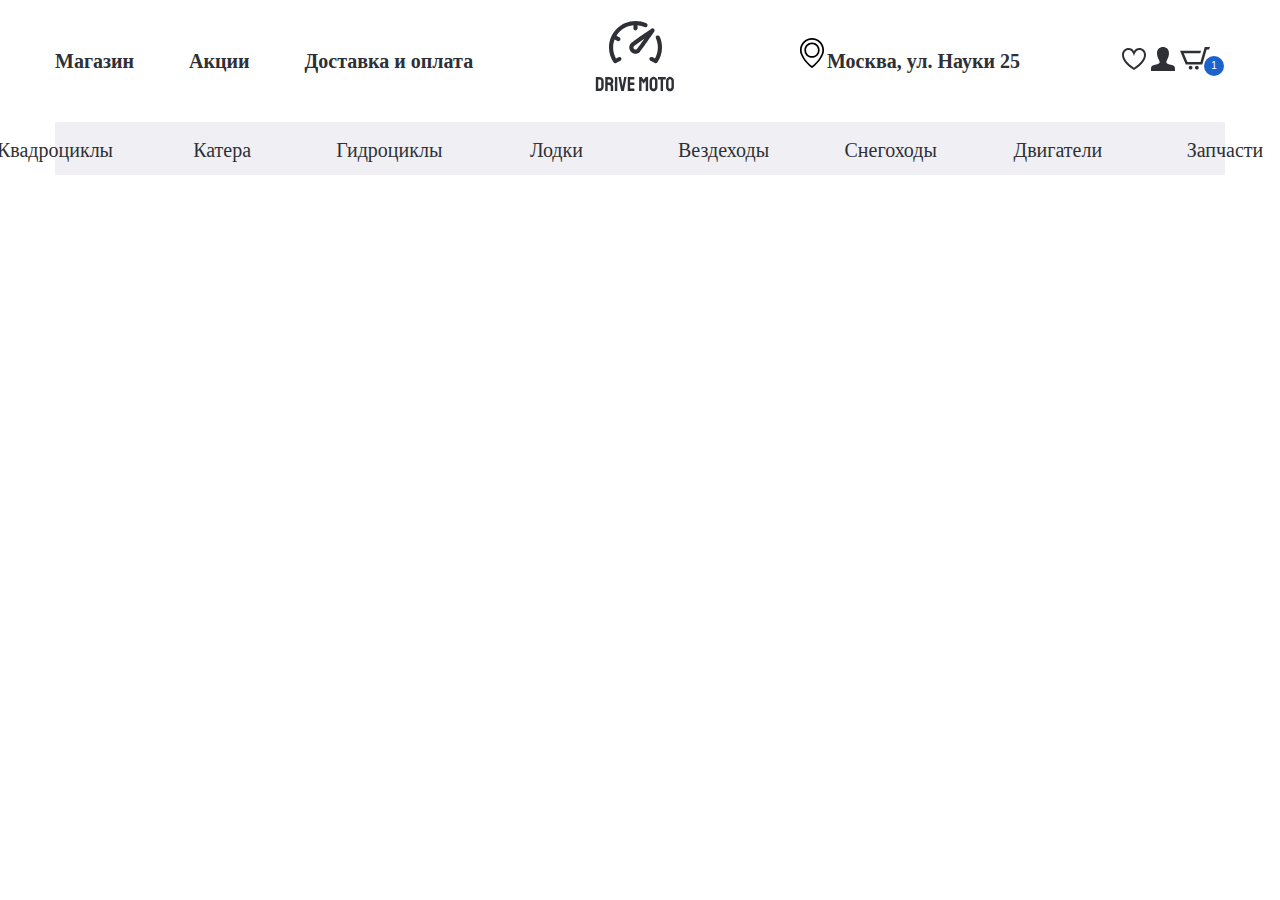
==== index.html @ 663c825d "Main page. Header" ====
<!DOCTYPE html>
<html lang="ru">
	<head>
		<meta charset="UTF-8" />
		<meta http-equiv="X-UA-Compatible" content="IE=edge" />
		<meta name="viewport" content="width=device-width, initial-scale=1.0" />
		<link rel="stylesheet" href="./css/normalize.css" />
		<link rel="stylesheet" href="./css/slick.css" />
		<link rel="stylesheet" href="./css/style.css" />
		<link rel="stylesheet" href="./css/fonts.css" />
		<title>Shop</title>
	</head>

	<body>
		<header class="header">
			<div class="header__top">
				<div class="container">
					<div class="header__top-inner">
						<nav class="menu">
							<ul class="menu__list">
								<li class="menu__item">
									<a href="#" class="menu__link"> Магазин </a>
								</li>
								<li class="menu__item">
									<a href="#" class="menu__link"> Акции </a>
								</li>
								<li class="menu__item">
									<a href="#" class="menu__link">Доставка и оплата</a>
								</li>
							</ul>
						</nav>
						<a href="#" class="logo">
							<img src="./images/logo.svg" alt="" class="logo__img" />
						</a>
						<div class="header__box">
							<p class="header__adress">Москва, ул. Науки 25</p>
							<ul class="user-list">
								<li class="user-list__item">
									<a href="#" class="user-list__link">
										<img src="./images/heard.svg" alt="" />
									</a>
								</li>
								<li class="user-list__item">
									<a href="#" class="user-list__link">
										<img src="./images/user.svg" alt="" />
									</a>
								</li>
								<li class="user-list__item basket">
									<a href="#" class="user-list__link">
										<img src="./images/basket.svg" alt="" />
									</a>
									<p class="basket__num">1</p>
								</li>
							</ul>
						</div>
					</div>
				</div>
			</div>
			<div class="header__bottom">
				<div class="container">
					<ul class="menu-categories">
						<li class="menu-categories__item">
							<a href="#" class="menu-categories__link"> Квадроциклы </a>
						</li>
						<li class="menu-categories__item">
							<a href="#" class="menu-categories__link"> Катера </a>
						</li>
						<li class="menu-categories__item">
							<a href="#" class="menu-categories__link"> Гидроциклы </a>
						</li>
						<li class="menu-categories__item">
							<a href="#" class="menu-categories__link"> Лодки </a>
						</li>
						<li class="menu-categories__item">
							<a href="#" class="menu-categories__link"> Вездеходы </a>
						</li>
						<li class="menu-categories__item">
							<a href="#" class="menu-categories__link"> Снегоходы </a>
						</li>
						<li class="menu-categories__item">
							<a href="#" class="menu-categories__link"> Двигатели </a>
						</li>
						<li class="menu-categories__item">
							<a href="#" class="menu-categories__link"> Запчасти </a>
						</li>
					</ul>
				</div>
			</div>
		</header>
	</body>
</html>
---- css/style.css ----
html {
  -webkit-box-sizing: border-box;
          box-sizing: border-box;
}

*,
*::before,
*::after {
  -webkit-box-sizing: inherit;
          box-sizing: inherit;
}

a {
  text-decoration: none;
  color: inherit;
}

ul,
li {
  margin: 0;
  padding: 0;
  list-style: none;
}

h1,
h2,
h3,
h4,
h5,
h6 {
  margin: 0;
}

body {
  color: #2F3035;
  font-size: 20px;
  line-height: 24px;
  font-weight: 400;
  font-family: 'SFProDisplay-Regular';
}

.container {
  max-width: 1200px;
  padding: 0 15px;
  margin: 0 auto;
}

.header__top-inner {
  display: -webkit-box;
  display: -ms-flexbox;
  display: flex;
  -webkit-box-pack: justify;
      -ms-flex-pack: justify;
          justify-content: space-between;
  -webkit-box-align: center;
      -ms-flex-align: center;
          align-items: center;
  min-height: 122px;
  font-family: 'SFProDisplay-Bold';
  font-weight: 600;
}

.menu__item {
  display: inline-block;
}

.menu__item + .menu__item {
  padding-left: 50px;
}

.header__box {
  display: -webkit-box;
  display: -ms-flexbox;
  display: flex;
}

.header__box .header__adress {
  margin-right: 60px;
  width: 265px;
  padding-left: 30px;
  position: relative;
}

.header__box .header__adress::before {
  content: "";
  background-image: url("../images/adress-icon.svg");
  position: absolute;
  width: 30px;
  height: 30px;
  left: 0;
  top: -11px;
}

.user-list {
  margin-right: 10px;
  display: -webkit-box;
  display: -ms-flexbox;
  display: flex;
  -webkit-box-align: center;
      -ms-flex-align: center;
          align-items: center;
}

.user-list__item {
  padding-right: 5px;
}

.user-list .basket {
  position: relative;
}

.user-list .basket__num {
  position: absolute;
  border: 1px solid none;
  border-radius: 50%;
  width: 20px;
  height: 20px;
  color: #ffff;
  background-color: #1C62CD;
  font-family: 'SFProDisplay-Medium', sans-serif;
  font-weight: 500;
  font-size: 10px;
  line-height: 12px;
  text-align: center;
  top: -0.7px;
  left: 24px;
  padding-top: 4px;
}

.menu-categories {
  background-color: #F0F0F4;
  display: -webkit-box;
  display: -ms-flexbox;
  display: flex;
  -webkit-box-pack: justify;
      -ms-flex-pack: justify;
          justify-content: space-between;
  -webkit-box-align: center;
      -ms-flex-align: center;
          align-items: center;
  min-height: 53px;
}

.menu-categories__item {
  position: relative;
}

.menu-categories__link {
  font-weight: 400;
  padding: 15px 0 14px;
  position: absolute;
  top: 50%;
  left: 50%;
  -webkit-transform: translate(-50%, -50%);
          transform: translate(-50%, -50%);
}

.menu-categories__link::before {
  content: "";
  position: absolute;
  width: 0px;
  height: 3px;
  background-color: #1c62cd;
  -webkit-transition: width 0.3s;
  transition: width 0.3s;
  bottom: -2px;
  right: 0;
  left: auto;
}

.menu-categories__link:hover {
  font-family: 'SFProDisplay-Semibold',sans-serif;
  font-weight: 600;
}

.menu-categories__link:hover::before {
  width: 100%;
  right: auto;
  left: 0;
}
/*# sourceMappingURL=style.css.map */
---- css/fonts.css ----
@font-face {
  font-family: 'SFProDisplay-Regular', sans-serif;
  src: url(../fonts/SFProDisplay-Regular.woff2) format("woff2"), url(../fonts/SFProDisplay-Regular.woff) format("woff");
  font-weight: 400;
  font-style: normal;
  font-display: swap;
}

@font-face {
  font-family: 'SFProDisplay-Medium', sans-serif;
  src: url(../fonts/SFProDisplay-Medium.woff2) format("woff2"), url(../fonts/SFProDisplay-Medium.woff) format("woff");
  font-weight: 500;
  font-style: normal;
  font-display: swap;
}

@font-face {
  font-family: 'SFProDisplay-Semibold', sans-serif;
  src: url(../fonts/SFProDisplay-Semibold.woff2) format("woff2"), url(../fonts/SFProDisplay-Semibold.woff) format("woff");
  font-weight: 600;
  font-style: normal;
  font-display: swap;
}

@font-face {
  font-family: 'SFProDisplay-Bold', sans-serif;
  src: url(../fonts/SFProDisplay-Bold.woff2) format("woff2"), url(../fonts/SFProDisplay-Bold.woff) format("woff");
  font-weight: 700;
  font-style: normal;
  font-display: swap;
}
/*# sourceMappingURL=fonts.css.map */
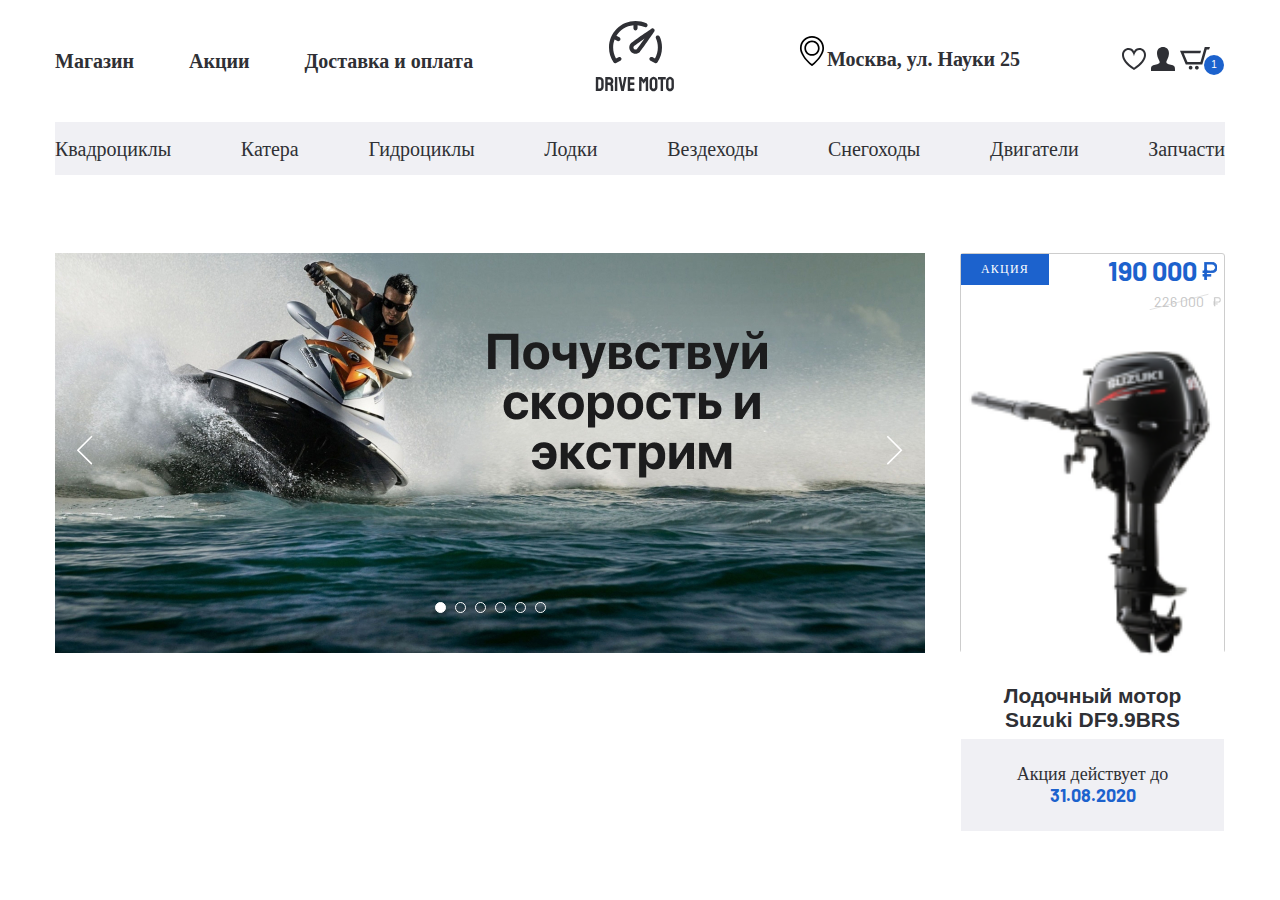
==== commit 80789e6f: "Main page. Banner section" ====
--- a/index.html
+++ b/index.html
@@ -7,6 +7,11 @@
 		<link rel="stylesheet" href="./css/normalize.css" />
 		<link rel="stylesheet" href="./css/slick.css" />
 		<link rel="stylesheet" href="./css/style.css" />
+		<link rel="preconnect" href="https://fonts.gstatic.com" />
+		<link
+			href="https://fonts.googleapis.com/css2?family=Barlow:wght@400;700&display=swap"
+			rel="stylesheet"
+		/>
 		<link rel="stylesheet" href="./css/fonts.css" />
 		<title>Shop</title>
 	</head>
@@ -87,5 +92,80 @@
 				</div>
 			</div>
 		</header>
+
+		<section class="banner-section">
+			<div class="container">
+				<div class="banner-section__inner">
+					<div class="banner-section__slider">
+						<a class="banner-section__slider-item" href="#">
+							<img
+								class="banner-section__slider-img"
+								src="images/banner-slider.jpg"
+								alt=""
+							/>
+						</a>
+						<a class="banner-section__slider-item" href="#">
+							<img
+								class="banner-section__slider-img"
+								src="images/banner-slider.jpg"
+								alt=""
+							/>
+						</a>
+						<a class="banner-section__slider-item" href="#">
+							<img
+								class="banner-section__slider-img"
+								src="images/banner-slider.jpg"
+								alt=""
+							/>
+						</a>
+						<a class="banner-section__slider-item" href="#">
+							<img
+								class="banner-section__slider-img"
+								src="images/banner-slider.jpg"
+								alt=""
+							/>
+						</a>
+						<a class="banner-section__slider-item" href="#">
+							<img
+								class="banner-section__slider-img"
+								src="images/banner-slider.jpg"
+								alt=""
+							/>
+						</a>
+						<a class="banner-section__slider-item" href="#">
+							<img
+								class="banner-section__slider-img"
+								src="images/banner-slider.jpg"
+								alt=""
+							/>
+						</a>
+					</div>
+					<a class="banner-section__item sale-item" href="#">
+						<div class="sale-item__top">
+							<p class="sale-item__info">Акция</p>
+							<div class="sale-item__price">
+								<div class="price sale-item__price-new">190 000</div>
+								<div class="price sale-item__price-old">226 000</div>
+							</div>
+						</div>
+						<img
+							src="images/content/sale-1.png"
+							alt=""
+							class="sale-item__img"
+						/>
+						<h5 class="sale-item__title">
+							Лодочный мотор Suzuki DF9.9BRS
+						</h5>
+						<p class="sale-item__footer">
+							Акция действует до <span>31.08.2020</span>
+						</p>
+					</a>
+				</div>
+			</div>
+		</section>
+
+		<script src="https://ajax.googleapis.com/ajax/libs/jquery/3.4.1/jquery.min.js"></script>
+		<script src="js/slick.min.js"></script>
+		<script src="js/main.js"></script>
 	</body>
 </html>
--- a/css/style.css
+++ b/css/style.css
@@ -31,6 +31,10 @@
   margin: 0;
 }
 
+p {
+  margin: 0;
+}
+
 body {
   color: #2F3035;
   font-size: 20px;
@@ -43,6 +47,10 @@
   max-width: 1200px;
   padding: 0 15px;
   margin: 0 auto;
+}
+
+.header {
+  margin-bottom: 78px;
 }
 
 .header__top-inner {
@@ -122,9 +130,9 @@
   font-size: 10px;
   line-height: 12px;
   text-align: center;
-  top: -0.7px;
+  top: 8px;
   left: 24px;
-  padding-top: 4px;
+  padding-top: 4.2px;
 }
 
 .menu-categories {
@@ -148,9 +156,6 @@
 .menu-categories__link {
   font-weight: 400;
   padding: 15px 0 14px;
-  position: absolute;
-  top: 50%;
-  left: 50%;
   -webkit-transform: translate(-50%, -50%);
           transform: translate(-50%, -50%);
 }
@@ -163,14 +168,13 @@
   background-color: #1c62cd;
   -webkit-transition: width 0.3s;
   transition: width 0.3s;
-  bottom: -2px;
+  bottom: -17px;
   right: 0;
   left: auto;
 }
 
 .menu-categories__link:hover {
-  font-family: 'SFProDisplay-Semibold',sans-serif;
-  font-weight: 600;
+  color: black;
 }
 
 .menu-categories__link:hover::before {
@@ -178,4 +182,194 @@
   right: auto;
   left: 0;
 }
+
+.banner-section__inner {
+  display: -webkit-box;
+  display: -ms-flexbox;
+  display: flex;
+  -webkit-box-pack: justify;
+      -ms-flex-pack: justify;
+          justify-content: space-between;
+  max-height: 400px;
+}
+
+.banner-section__slider {
+  max-width: 870px;
+}
+
+.banner-section__slider-img {
+  -o-object-fit: cover;
+     object-fit: cover;
+  min-height: 400px;
+}
+
+.banner-section__slider-btn {
+  position: absolute;
+  top: 50%;
+  -webkit-transform: translateY(-50%);
+          transform: translateY(-50%);
+  background-color: transparent;
+  border-color: transparent;
+  margin: 0;
+  padding: 0;
+  cursor: pointer;
+}
+
+.banner-section__slider-btn:focus {
+  outline: none;
+}
+
+.banner-section__slider-btnprev {
+  z-index: 1;
+  left: 20px;
+}
+
+.banner-section__slider-btnnext {
+  right: 20px;
+}
+
+.slick-dots {
+  position: absolute;
+  bottom: 40px;
+  left: 0;
+  right: 0;
+  text-align: center;
+}
+
+.slick-dots li {
+  display: inline-block;
+  padding: 0 4.5px;
+}
+
+.slick-dots button {
+  padding: 0;
+  font-size: 0;
+  font-size: 0;
+  width: 11px;
+  height: 11px;
+  border: 1px solid #fff;
+  border-radius: 50%;
+  background-color: transparent;
+  outline: none;
+}
+
+.slick-dots .slick-active button {
+  background-color: #fff;
+}
+
+.sale-item {
+  max-width: 265px;
+  text-align: center;
+  border: 1px solid #cdcdcd;
+  border-radius: 3px;
+  display: -webkit-box;
+  display: -ms-flexbox;
+  display: flex;
+  -webkit-box-orient: vertical;
+  -webkit-box-direction: normal;
+      -ms-flex-direction: column;
+          flex-direction: column;
+  -webkit-box-pack: justify;
+      -ms-flex-pack: justify;
+          justify-content: space-between;
+}
+
+.sale-item__top {
+  display: -webkit-box;
+  display: -ms-flexbox;
+  display: flex;
+  -webkit-box-pack: justify;
+      -ms-flex-pack: justify;
+          justify-content: space-between;
+  -webkit-box-align: start;
+      -ms-flex-align: start;
+          align-items: flex-start;
+}
+
+.sale-item__info {
+  color: #fff;
+  padding: 8px 20px;
+  text-transform: uppercase;
+  background-color: #1C62CD;
+  font-size: 12px;
+  line-height: 15px;
+  letter-spacing: 0.1em;
+}
+
+.sale-item__img {
+  -o-object-fit: contain;
+     object-fit: contain;
+}
+
+.sale-item__title {
+  font-family: 'SFProDisplay-Bold',sans-serif;
+  font-size: 21px;
+  font-weight: 700;
+  margin-bottom: 7px;
+  padding: 0 20px;
+}
+
+.sale-item__footer {
+  background-color: #F0F0F4;
+  padding: 25px 20px;
+  font-size: 18px;
+  line-height: 21px;
+}
+
+.sale-item__footer span {
+  color: #1C62CD;
+  display: block;
+  font-family: Barlow;
+  font-weight: bold;
+}
+
+.price {
+  font-family: Barlow, sans-serif;
+  position: relative;
+}
+
+.sale-item__price {
+  text-align: right;
+}
+
+.sale-item__price-new {
+  font-weight: 700;
+  font-size: 27px;
+  line-height: 32px;
+  color: #1C62CD;
+  margin-right: 7px;
+  padding-right: 20px;
+}
+
+.sale-item__price-new::after {
+  content: "";
+  background-image: url("../images/icons-price-new.svg");
+  position: absolute;
+  width: 15px;
+  height: 18px;
+  right: 0;
+  top: 8px;
+}
+
+.sale-item__price-old {
+  font-size: 14px;
+  line-height: 17px;
+  display: inline-block;
+  color: #C4C4C4;
+  margin-top: 7px;
+  margin-right: 15px;
+  padding: 0 5px;
+  background-image: url("../images/old-line.svg");
+  background-repeat: no-repeat;
+}
+
+.sale-item__price-old::after {
+  content: '';
+  background-image: url("../images/icons-price-old.svg");
+  position: absolute;
+  top: 4.2px;
+  right: -12px;
+  width: 8px;
+  height: 10px;
+}
 /*# sourceMappingURL=style.css.map */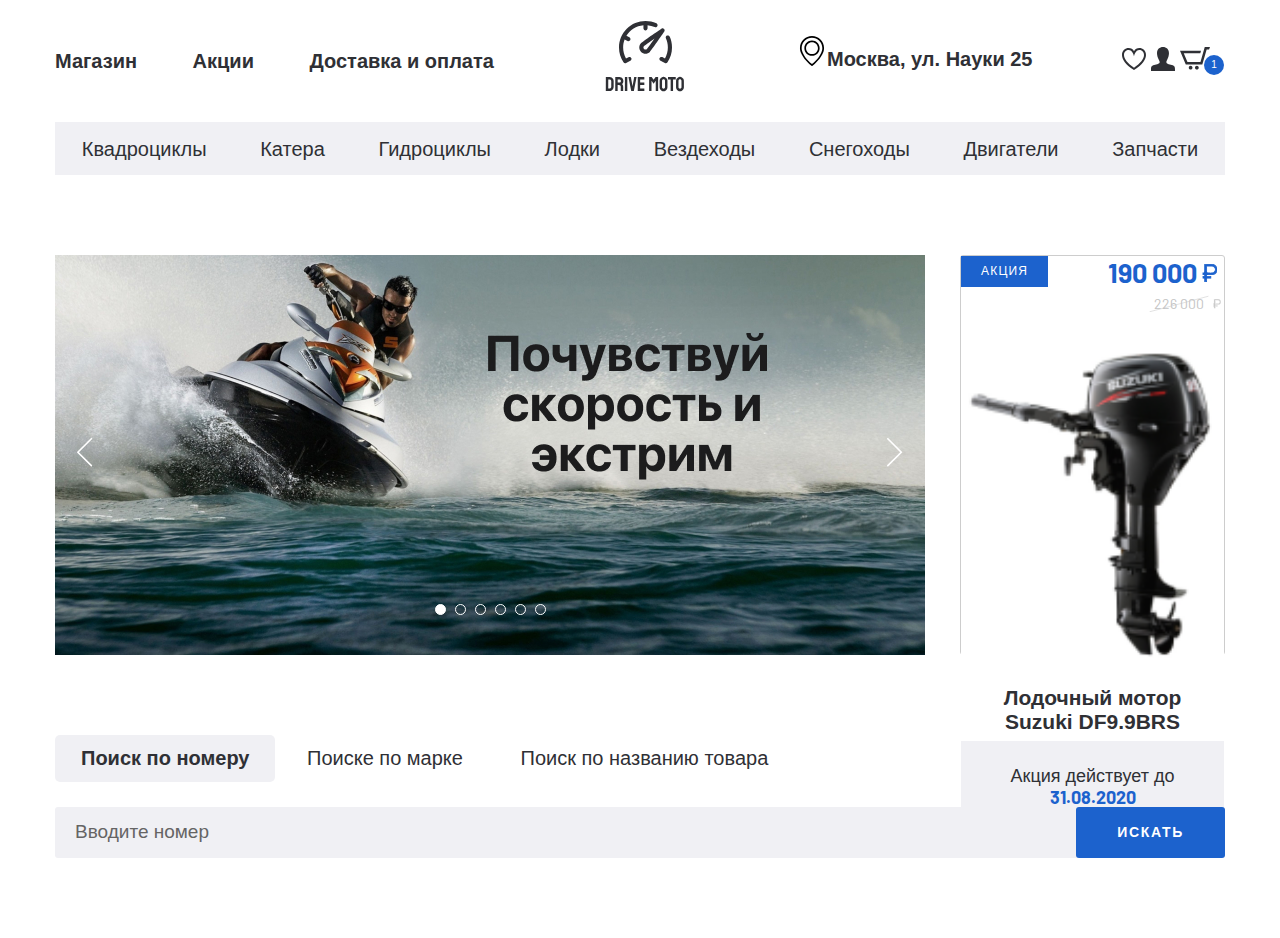
==== commit 8005c7eb: "Main page. Search panel" ====
--- a/index.html
+++ b/index.html
@@ -17,7 +17,7 @@
 	</head>
 
 	<body>
-		<header class="header">
+		<header class="header page-section">
 			<div class="header__top">
 				<div class="container">
 					<div class="header__top-inner">
@@ -93,7 +93,7 @@
 			</div>
 		</header>
 
-		<section class="banner-section">
+		<section class="banner-section page-section">
 			<div class="container">
 				<div class="banner-section__inner">
 					<div class="banner-section__slider">
@@ -164,6 +164,60 @@
 			</div>
 		</section>
 
+		<section class="search page-section">
+			<div class="container">
+				<div class="search__inner">
+					<div class="search__tabs">
+						<a href="#tab-1" class="search__tabs-item active"
+							>Поиск по номеру</a
+						>
+						<a href="#tab-2" class="search__tabs-item">Поиске по марке</a>
+						<a href="#tab-3" class="search__tabs-item"
+							>Поиск по названию товара</a
+						>
+					</div>
+					<div class="search__content">
+						<div id="tab-1" class="search__content-item active">
+							<form action="#" class="search__content-form">
+								<input
+									type="text"
+									placeholder="Вводите номер"
+									class="search__content-input"
+								/>
+								<button type="submit" class="search__content-btn">
+									искать
+								</button>
+							</form>
+						</div>
+						<div id="tab-2" class="search__content-item">
+							<form action="#" class="search__content-form">
+								<input
+									type="text"
+									placeholder="Вводите марку"
+									class="search__content-input"
+								/>
+								<button type="submit" class="search__content-btn">
+									искать
+								</button>
+							</form>
+						</div>
+						<div id="tab-3" class="search__content-item">
+							<form action="#" class="search__content-form">
+								<input
+									type="text"
+									placeholder="Вводите название товара"
+									class="search__content-input"
+								/>
+								<button type="submit" class="search__content-btn">
+									искать
+								</button>
+							</form>
+						</div>
+					</div>
+				</div>
+			</div>
+		</section>
+
 		<script src="https://ajax.googleapis.com/ajax/libs/jquery/3.4.1/jquery.min.js"></script>
 		<script src="js/slick.min.js"></script>
 		<script src="js/main.js"></script>
--- a/css/style.css
+++ b/css/style.css
@@ -13,6 +13,7 @@
 a {
   text-decoration: none;
   color: inherit;
+  display: inline-block;
 }
 
 ul,
@@ -40,7 +41,7 @@
   font-size: 20px;
   line-height: 24px;
   font-weight: 400;
-  font-family: 'SFProDisplay-Regular';
+  font-family: 'SFProDisplay-Regular',sans-serif;
 }
 
 .container {
@@ -49,8 +50,8 @@
   margin: 0 auto;
 }
 
-.header {
-  margin-bottom: 78px;
+.page-section {
+  margin-bottom: 80px;
 }
 
 .header__top-inner {
@@ -64,7 +65,7 @@
       -ms-flex-align: center;
           align-items: center;
   min-height: 122px;
-  font-family: 'SFProDisplay-Bold';
+  font-family: 'SFProDisplay-Bold', sans-serif;
   font-weight: 600;
 }
 
@@ -140,9 +141,8 @@
   display: -webkit-box;
   display: -ms-flexbox;
   display: flex;
-  -webkit-box-pack: justify;
-      -ms-flex-pack: justify;
-          justify-content: space-between;
+  -ms-flex-pack: distribute;
+      justify-content: space-around;
   -webkit-box-align: center;
       -ms-flex-align: center;
           align-items: center;
@@ -156,8 +156,6 @@
 .menu-categories__link {
   font-weight: 400;
   padding: 15px 0 14px;
-  -webkit-transform: translate(-50%, -50%);
-          transform: translate(-50%, -50%);
 }
 
 .menu-categories__link::before {
@@ -302,7 +300,7 @@
 }
 
 .sale-item__title {
-  font-family: 'SFProDisplay-Bold',sans-serif;
+  font-family: 'SFProDisplay-Bold', sans-serif;
   font-size: 21px;
   font-weight: 700;
   margin-bottom: 7px;
@@ -372,4 +370,80 @@
   width: 8px;
   height: 10px;
 }
+
+.search__tabs {
+  margin-bottom: 25px;
+}
+
+.search__tabs-item {
+  padding: 11px 26px 12px;
+}
+
+.search__tabs .active {
+  border-radius: 5px;
+  background-color: #F0F0F4;
+  font-weight: 700;
+}
+
+.search__content-item {
+  display: none;
+}
+
+.search__content .active {
+  display: block;
+}
+
+.search__content-form {
+  display: -webkit-box;
+  display: -ms-flexbox;
+  display: flex;
+}
+
+.search__content-input {
+  border: none;
+  outline: none;
+  padding: 5px 20px;
+  border-radius: 3px;
+  background-color: #f0f0f4;
+  line-height: 19px;
+  font-size: 16px;
+  width: 100%;
+}
+
+.search__content-input::-webkit-input-placeholder {
+  color: #656464;
+  font-size: 19px;
+}
+
+.search__content-input:-ms-input-placeholder {
+  color: #656464;
+  font-size: 19px;
+}
+
+.search__content-input::-ms-input-placeholder {
+  color: #656464;
+  font-size: 19px;
+}
+
+.search__content-input::placeholder {
+  color: #656464;
+  font-size: 19px;
+}
+
+.search__content-btn {
+  font-family: 'SFProDisplay-Bold',+ sans-serif;
+  font-weight: bold;
+  font-size: 14px;
+  line-height: 17px;
+  text-transform: uppercase;
+  letter-spacing: 0.12em;
+  color: white;
+  background-color: #1c62cd;
+  border: 0;
+  outline: 0;
+  border-radius: 3px;
+  padding: 17px 41px;
+  margin-left: -3px;
+}
 /*# sourceMappingURL=style.css.map */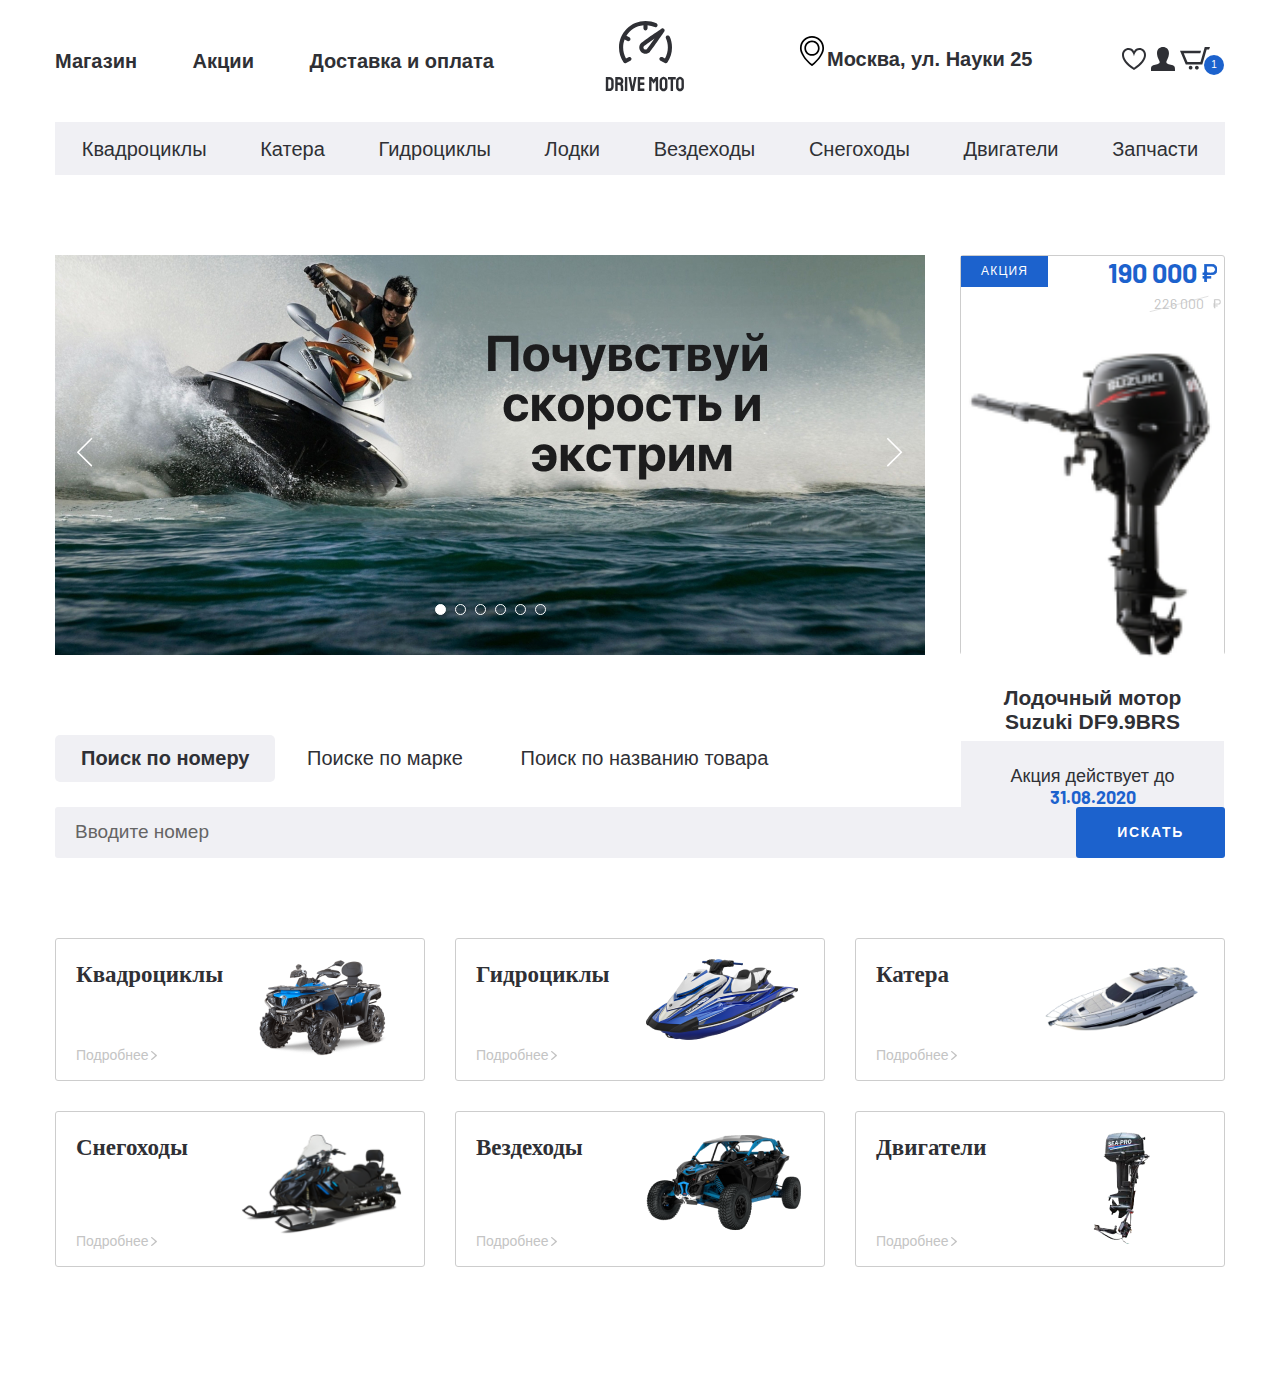
==== commit 905097f1: "Main page. Categories" ====
--- a/index.html
+++ b/index.html
@@ -164,7 +164,7 @@
 			</div>
 		</section>
 
-		<section class="search page-section">
+		<div class="search page-section">
 			<div class="container">
 				<div class="search__inner">
 					<div class="search__tabs">
@@ -216,6 +216,67 @@
 					</div>
 				</div>
 			</div>
+		</div>
+
+		<section class="categories page-section">
+			<div class="container">
+				<div class="categories__inner">
+					<a href="#" class="categories__item">
+						<div class="categories__item-info">
+							<h4 class="categories__item-title">Квадроциклы</h4>
+							<p class="categories__item-text">Подробнее</p>
+						</div>
+						<div class="categories__item-img">
+							<img src="./images//categories-1.png" alt="" />
+						</div>
+					</a>
+					<a href="#" class="categories__item">
+						<div class="categories__item-info">
+							<h4 class="categories__item-title">Гидроциклы</h4>
+							<p class="categories__item-text">Подробнее</p>
+						</div>
+						<div class="categories__item-img">
+							<img src="./images//categories-2.png" alt="" />
+						</div>
+					</a>
+					<a href="#" class="categories__item">
+						<div class="categories__item-info">
+							<h4 class="categories__item-title">Катера</h4>
+							<p class="categories__item-text">Подробнее</p>
+						</div>
+						<div class="categories__item-img">
+							<img src="./images//categories-3.png" alt="" />
+						</div>
+					</a>
+					<a href="#" class="categories__item">
+						<div class="categories__item-info">
+							<h4 class="categories__item-title">Снегоходы</h4>
+							<p class="categories__item-text">Подробнее</p>
+						</div>
+						<div class="categories__item-img">
+							<img src="./images//categories-4.png" alt="" />
+						</div>
+					</a>
+					<a href="#" class="categories__item">
+						<div class="categories__item-info">
+							<h4 class="categories__item-title">Вездеходы</h4>
+							<p class="categories__item-text">Подробнее</p>
+						</div>
+						<div class="categories__item-img">
+							<img src="./images//categories-5.png" alt="" />
+						</div>
+					</a>
+					<a href="#" class="categories__item">
+						<div class="categories__item-info">
+							<h4 class="categories__item-title">Двигатели</h4>
+							<p class="categories__item-text">Подробнее</p>
+						</div>
+						<div class="categories__item-img">
+							<img src="./images//categories-6.png" alt="" />
+						</div>
+					</a>
+				</div>
+			</div>
 		</section>
 
 		<script src="https://ajax.googleapis.com/ajax/libs/jquery/3.4.1/jquery.min.js"></script>
--- a/css/style.css
+++ b/css/style.css
@@ -41,7 +41,7 @@
   font-size: 20px;
   line-height: 24px;
   font-weight: 400;
-  font-family: 'SFProDisplay-Regular',sans-serif;
+  font-family: 'SFProDisplay-Regular', sans-serif;
 }
 
 .container {
@@ -166,7 +166,7 @@
   background-color: #1c62cd;
   -webkit-transition: width 0.3s;
   transition: width 0.3s;
-  bottom: -17px;
+  bottom: -3px;
   right: 0;
   left: auto;
 }
@@ -446,4 +446,84 @@
   padding: 17px 41px;
   margin-left: -3px;
 }
+
+.categories__inner {
+  display: -webkit-box;
+  display: -ms-flexbox;
+  display: flex;
+  -webkit-box-pack: justify;
+      -ms-flex-pack: justify;
+          justify-content: space-between;
+  -ms-flex-wrap: wrap;
+      flex-wrap: wrap;
+}
+
+.categories__item {
+  border: 1px solid #CDCDCD;
+  border-radius: 3px;
+  width: 370px;
+  display: -webkit-box;
+  display: -ms-flexbox;
+  display: flex;
+  margin-bottom: 30px;
+  padding: 20px;
+  padding-bottom: 16px;
+  -webkit-box-pack: justify;
+      -ms-flex-pack: justify;
+          justify-content: space-between;
+}
+
+.categories__item:hover .categories__item-title {
+  color: #1C62CD;
+}
+
+.categories__item:hover {
+  -webkit-box-shadow: 3px 3px 20px rgba(50, 50, 50, 0.25);
+          box-shadow: 3px 3px 20px rgba(50, 50, 50, 0.25);
+}
+
+.categories__item-info {
+  width: 50%;
+  display: -webkit-box;
+  display: -ms-flexbox;
+  display: flex;
+  -webkit-box-orient: vertical;
+  -webkit-box-direction: normal;
+      -ms-flex-direction: column;
+          flex-direction: column;
+  -webkit-box-pack: justify;
+      -ms-flex-pack: justify;
+          justify-content: space-between;
+}
+
+.categories__item-title {
+  font-family: Barlow;
+  font-weight: bold;
+  font-size: 23px;
+  line-height: 28px;
+  color: #2F3035;
+}
+
+.categories__item-text {
+  font-family: 'SFProDisplay-Regular',+ sans-serif;
+  font-weight: normal;
+  font-size: 14px;
+  line-height: 17px;
+  color: #C4C4C4;
+}
+
+.categories__item-text::after {
+  content: url("../images/categories__litle-arrow.svg");
+  padding-left: 2px;
+}
+
+.categories__item-img {
+  text-align: center;
+  width: 50%;
+}
+
+.categories__item-img img {
+  max-width: 100%;
+}
 /*# sourceMappingURL=style.css.map */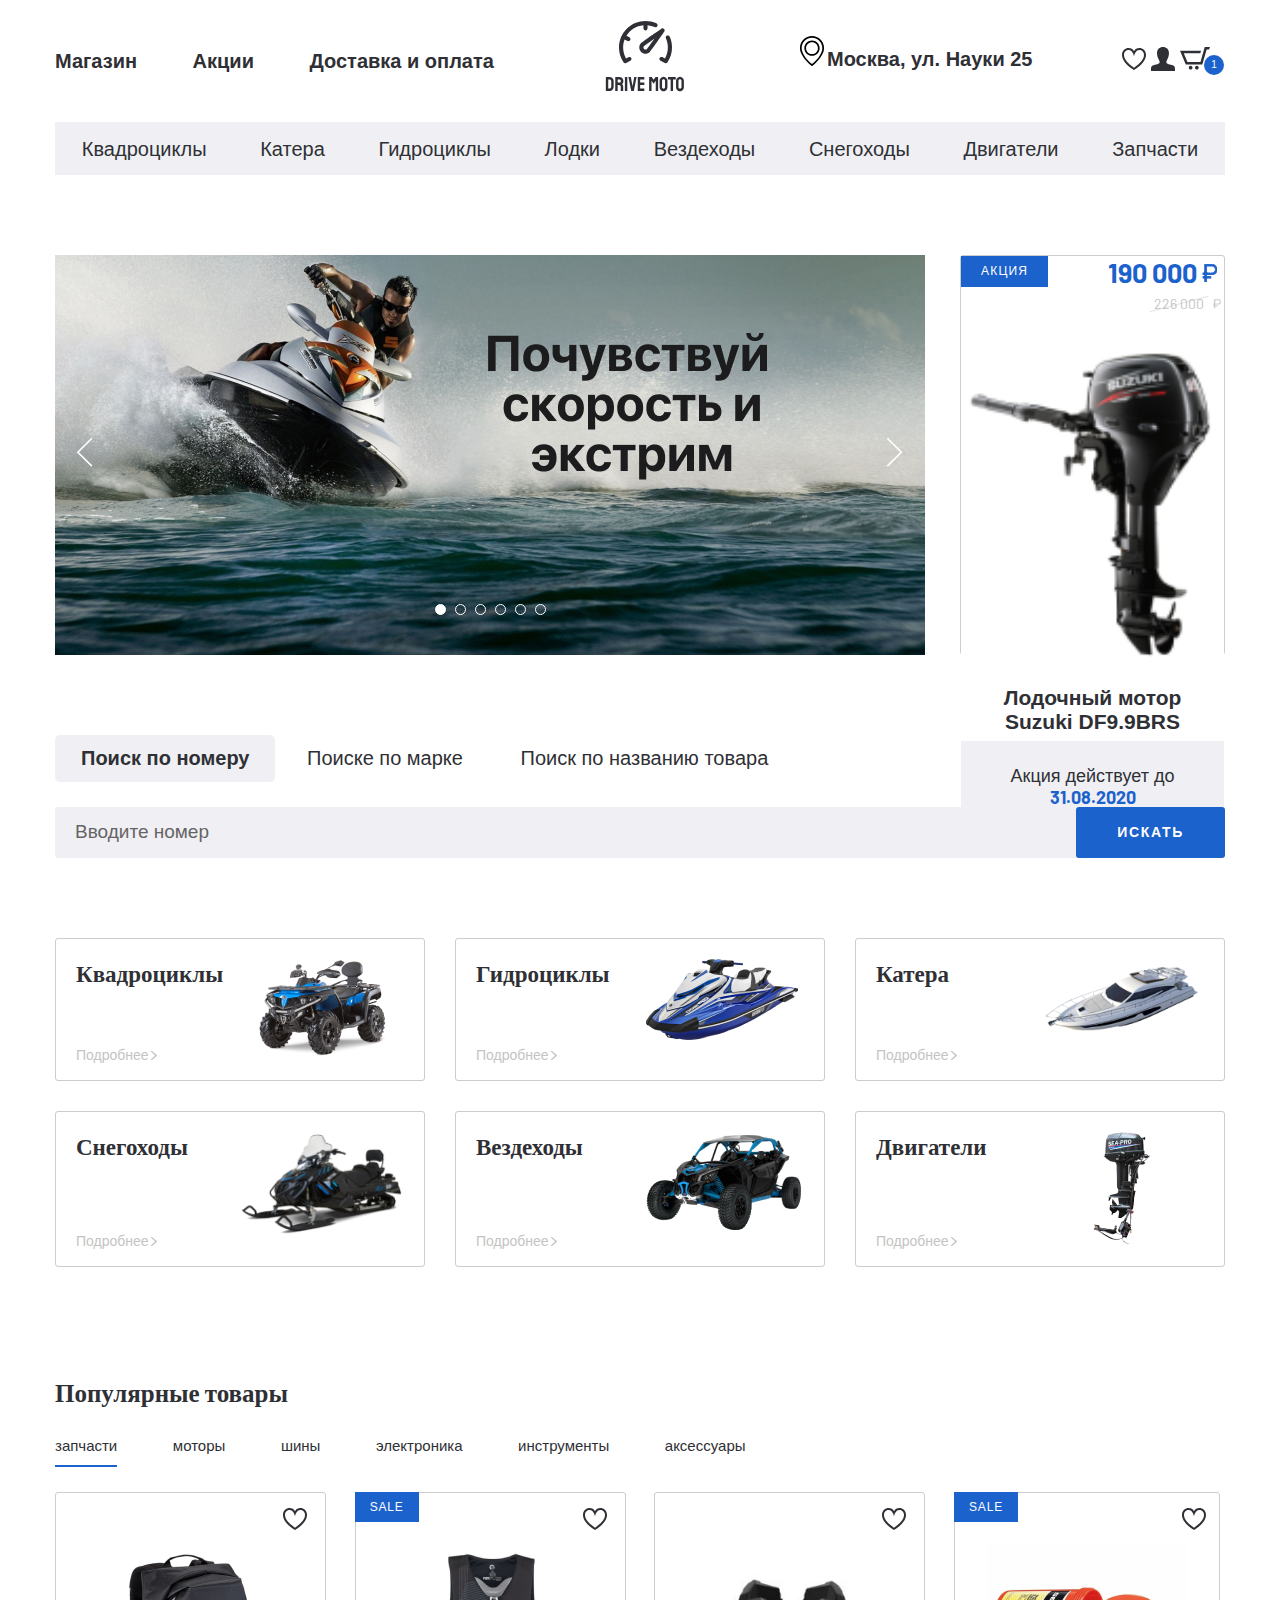
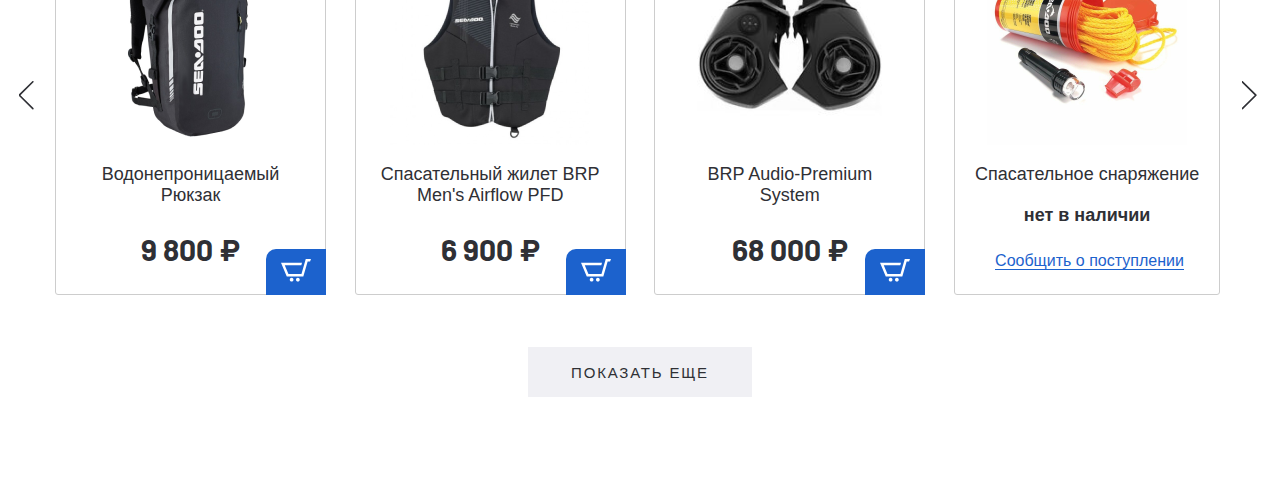
==== commit e545c8b3: "Main page. Products slider" ====
--- a/index.html
+++ b/index.html
@@ -1,5 +1,6 @@
 <!DOCTYPE html>
 <html lang="ru">
+
 	<head>
 		<meta charset="UTF-8" />
 		<meta http-equiv="X-UA-Compatible" content="IE=edge" />
@@ -10,8 +11,7 @@
 		<link rel="preconnect" href="https://fonts.gstatic.com" />
 		<link
 			href="https://fonts.googleapis.com/css2?family=Barlow:wght@400;700&display=swap"
-			rel="stylesheet"
-		/>
+			rel="stylesheet" />
 		<link rel="stylesheet" href="./css/fonts.css" />
 		<title>Shop</title>
 	</head>
@@ -30,12 +30,14 @@
 									<a href="#" class="menu__link"> Акции </a>
 								</li>
 								<li class="menu__item">
-									<a href="#" class="menu__link">Доставка и оплата</a>
+									<a href="#" class="menu__link">Доставка и
+										оплата</a>
 								</li>
 							</ul>
 						</nav>
 						<a href="#" class="logo">
-							<img src="./images/logo.svg" alt="" class="logo__img" />
+							<img src="./images/logo.svg" alt=""
+								class="logo__img" />
 						</a>
 						<div class="header__box">
 							<p class="header__adress">Москва, ул. Науки 25</p>
@@ -65,28 +67,36 @@
 				<div class="container">
 					<ul class="menu-categories">
 						<li class="menu-categories__item">
-							<a href="#" class="menu-categories__link"> Квадроциклы </a>
-						</li>
-						<li class="menu-categories__item">
-							<a href="#" class="menu-categories__link"> Катера </a>
-						</li>
-						<li class="menu-categories__item">
-							<a href="#" class="menu-categories__link"> Гидроциклы </a>
-						</li>
-						<li class="menu-categories__item">
-							<a href="#" class="menu-categories__link"> Лодки </a>
-						</li>
-						<li class="menu-categories__item">
-							<a href="#" class="menu-categories__link"> Вездеходы </a>
-						</li>
-						<li class="menu-categories__item">
-							<a href="#" class="menu-categories__link"> Снегоходы </a>
-						</li>
-						<li class="menu-categories__item">
-							<a href="#" class="menu-categories__link"> Двигатели </a>
-						</li>
-						<li class="menu-categories__item">
-							<a href="#" class="menu-categories__link"> Запчасти </a>
+							<a href="#" class="menu-categories__link">
+								Квадроциклы </a>
+						</li>
+						<li class="menu-categories__item">
+							<a href="#" class="menu-categories__link"> Катера
+							</a>
+						</li>
+						<li class="menu-categories__item">
+							<a href="#" class="menu-categories__link">
+								Гидроциклы </a>
+						</li>
+						<li class="menu-categories__item">
+							<a href="#" class="menu-categories__link"> Лодки
+							</a>
+						</li>
+						<li class="menu-categories__item">
+							<a href="#" class="menu-categories__link"> Вездеходы
+							</a>
+						</li>
+						<li class="menu-categories__item">
+							<a href="#" class="menu-categories__link"> Снегоходы
+							</a>
+						</li>
+						<li class="menu-categories__item">
+							<a href="#" class="menu-categories__link"> Двигатели
+							</a>
+						</li>
+						<li class="menu-categories__item">
+							<a href="#" class="menu-categories__link"> Запчасти
+							</a>
 						</li>
 					</ul>
 				</div>
@@ -98,61 +108,42 @@
 				<div class="banner-section__inner">
 					<div class="banner-section__slider">
 						<a class="banner-section__slider-item" href="#">
-							<img
-								class="banner-section__slider-img"
-								src="images/banner-slider.jpg"
-								alt=""
-							/>
-						</a>
-						<a class="banner-section__slider-item" href="#">
-							<img
-								class="banner-section__slider-img"
-								src="images/banner-slider.jpg"
-								alt=""
-							/>
-						</a>
-						<a class="banner-section__slider-item" href="#">
-							<img
-								class="banner-section__slider-img"
-								src="images/banner-slider.jpg"
-								alt=""
-							/>
-						</a>
-						<a class="banner-section__slider-item" href="#">
-							<img
-								class="banner-section__slider-img"
-								src="images/banner-slider.jpg"
-								alt=""
-							/>
-						</a>
-						<a class="banner-section__slider-item" href="#">
-							<img
-								class="banner-section__slider-img"
-								src="images/banner-slider.jpg"
-								alt=""
-							/>
-						</a>
-						<a class="banner-section__slider-item" href="#">
-							<img
-								class="banner-section__slider-img"
-								src="images/banner-slider.jpg"
-								alt=""
-							/>
+							<img class="banner-section__slider-img"
+								src="images/banner-slider.jpg" alt="" />
+						</a>
+						<a class="banner-section__slider-item" href="#">
+							<img class="banner-section__slider-img"
+								src="images/banner-slider.jpg" alt="" />
+						</a>
+						<a class="banner-section__slider-item" href="#">
+							<img class="banner-section__slider-img"
+								src="images/banner-slider.jpg" alt="" />
+						</a>
+						<a class="banner-section__slider-item" href="#">
+							<img class="banner-section__slider-img"
+								src="images/banner-slider.jpg" alt="" />
+						</a>
+						<a class="banner-section__slider-item" href="#">
+							<img class="banner-section__slider-img"
+								src="images/banner-slider.jpg" alt="" />
+						</a>
+						<a class="banner-section__slider-item" href="#">
+							<img class="banner-section__slider-img"
+								src="images/banner-slider.jpg" alt="" />
 						</a>
 					</div>
 					<a class="banner-section__item sale-item" href="#">
 						<div class="sale-item__top">
 							<p class="sale-item__info">Акция</p>
 							<div class="sale-item__price">
-								<div class="price sale-item__price-new">190 000</div>
-								<div class="price sale-item__price-old">226 000</div>
+								<div class="price sale-item__price-new">190 000
+								</div>
+								<div class="price sale-item__price-old">226 000
+								</div>
 							</div>
 						</div>
-						<img
-							src="images/content/sale-1.png"
-							alt=""
-							class="sale-item__img"
-						/>
+						<img src="images/content/sale-1.png" alt=""
+							class="sale-item__img" />
 						<h5 class="sale-item__title">
 							Лодочный мотор Suzuki DF9.9BRS
 						</h5>
@@ -168,47 +159,43 @@
 			<div class="container">
 				<div class="search__inner">
 					<div class="search__tabs">
-						<a href="#tab-1" class="search__tabs-item active"
-							>Поиск по номеру</a
-						>
-						<a href="#tab-2" class="search__tabs-item">Поиске по марке</a>
-						<a href="#tab-3" class="search__tabs-item"
-							>Поиск по названию товара</a
-						>
+						<a href="#tab-1"
+							class="tab search__tabs-item tab--active">Поиск по
+							номеру</a>
+						<a href="#tab-2" class="tab search__tabs-item">Поиске по
+							марке</a>
+						<a href="#tab-3" class="tab search__tabs-item">Поиск по
+							названию товара</a>
 					</div>
 					<div class="search__content">
-						<div id="tab-1" class="search__content-item active">
+						<div id="tab-1"
+							class="tabs-content tabs-content--active">
 							<form action="#" class="search__content-form">
-								<input
-									type="text"
-									placeholder="Вводите номер"
-									class="search__content-input"
-								/>
-								<button type="submit" class="search__content-btn">
+								<input type="text" placeholder="Вводите номер"
+									class="search__content-input" />
+								<button type="submit"
+									class="search__content-btn">
 									искать
 								</button>
 							</form>
 						</div>
-						<div id="tab-2" class="search__content-item">
+						<div id="tab-2" class="tabs-content">
 							<form action="#" class="search__content-form">
-								<input
-									type="text"
-									placeholder="Вводите марку"
-									class="search__content-input"
-								/>
-								<button type="submit" class="search__content-btn">
+								<input type="text" placeholder="Вводите марку"
+									class="search__content-input" />
+								<button type="submit"
+									class="search__content-btn">
 									искать
 								</button>
 							</form>
 						</div>
-						<div id="tab-3" class="search__content-item">
+						<div id="tab-3" class="tabs-content">
 							<form action="#" class="search__content-form">
-								<input
-									type="text"
+								<input type="text"
 									placeholder="Вводите название товара"
-									class="search__content-input"
-								/>
-								<button type="submit" class="search__content-btn">
+									class="search__content-input" />
+								<button type="submit"
+									class="search__content-btn">
 									искать
 								</button>
 							</form>
@@ -279,8 +266,204 @@
 			</div>
 		</section>
 
-		<script src="https://ajax.googleapis.com/ajax/libs/jquery/3.4.1/jquery.min.js"></script>
+		<section class="products page-section">
+			<div class="container">
+				<div class="products__inner">
+					<h3 class="products__title">
+						Популярные товары
+					</h3>
+					<div class="tabs-wrapper">
+						<div class="tabs products__tabs">
+							<a class="tab products__tab tab--active"
+								href="#">запчасти</a>
+							<a class="tab products__tab" href="#">моторы</a>
+							<a class="tab products__tab" href="#">шины</a>
+							<a class="tab products__tab"
+								href="#">электроника</a>
+							<a class="tab products__tab"
+								href="#">инструменты</a>
+							<a class="tab products__tab" href="#">аксессуары</a>
+						</div>
+						<div class="tabs-container products__container">
+							<div class="product-slider">
+								<button
+									class="product-slider__arrow product-slider__arrow-left">
+									<img src="/images//product__arrow-left.svg"
+										alt="">
+								</button>
+								<button
+									class="product-slider__arrow product-slider__arrow-right">
+									<img src="/images//product__arrow-right.svg"
+										alt="">
+								</button>
+								<div class="product-slider__item">
+									<div class="product-item__wrapper">
+										<button
+											class="product-item__favorite product-item___favorite--active">
+										</button>
+										<button class="product-item__basket">
+											<img src="./images/basket-white.svg"
+												alt="">
+										</button>
+										<a href="#"
+											class="product-item__notify-link">
+											<span>
+												Сообщить о поступлении
+											</span>
+										</a>
+										<a href="#" class="product-item">
+											<p class="product-item__hover-text">
+												посмотреть товар
+											</p>
+											<img src="images/product__main-page--1.png"
+												alt=""
+												class="product-item__img">
+											<h4 class="product-item__title">
+												Водонепроницаемый Рюкзак
+											</h4>
+											<p class="product-item__price">
+												9 800 ₽
+											</p>
+											<p
+												class="product-item__notify-text">
+												нет в наличии
+											</p>
+										</a>
+									</div>
+									<div class="product-item__wrapper">
+										<button
+											class="product-item__favorite product-item___favorite--active">
+										</button>
+										<button class="product-item__basket">
+											<img src="./images/basket-white.svg"
+												alt="">
+										</button>
+										<a href="#"
+											class="product-item__notify-link">
+											<span class="text">
+												Сообщить о поступлении
+											</span>
+										</a>
+										<a href="#"
+											class="product-item  product-item--sale ">
+											<p class="product-item__hover-text">
+												посмотреть товар
+											</p>
+											<img src="images/product__main-page--2.png"
+												alt=""
+												class="product-item__img">
+											<h4 class="product-item__title">
+												Спасательный жилет BRP Men's
+												Airflow PFD
+											</h4>
+											<p class="product-item__price">
+												6 900 ₽
+											</p>
+											<p
+												class="product-item__notify-text">
+												нет в наличии
+											</p>
+										</a>
+									</div>
+									<div class="product-item__wrapper">
+										<button
+											class="product-item__favorite product-item___favorite--active">
+										</button>
+										<button class="product-item__basket">
+											<img src="./images/basket-white.svg"
+												alt="">
+										</button>
+										<a href="#"
+											class="product-item__notify-link">
+											<span class="text">
+												Сообщить о поступлении
+											</span>
+										</a>
+										<a href="#" class="product-item">
+											<p class="product-item__hover-text">
+												посмотреть товар
+											</p>
+											<img src="images/product__main-page--3.png"
+												alt=""
+												class="product-item__img">
+											<h4 class="product-item__title">
+												BRP Audio-Premium System
+											</h4>
+											<p class="product-item__price">
+												68 000 ₽
+											</p>
+											<p
+												class="product-item__notify-text">
+												нет в наличии
+											</p>
+										</a>
+									</div>
+									<div
+										class="product-item__wrapper product-item__not-available ">
+										<button
+											class="product-item__favorite product-item___favorite--active">
+										</button>
+										<button class="product-item__basket">
+											<img src="./images/basket-white.svg"
+												alt="">
+										</button>
+										<a href="#"
+											class="product-item__notify-link">
+											<span class="text">
+												Сообщить о поступлении
+											</span>
+										</a>
+										<a href="#"
+											class="product-item product-item--sale">
+											<p class="product-item__hover-text">
+												посмотреть товар
+											</p>
+											<img src="images/product__main-page--4.png"
+												alt=""
+												class="product-item__img">
+											<h4 class="product-item__title">
+												Спасательное снаряжение
+											</h4>
+											<p class="product-item__price">
+												9 800 ₽
+											</p>
+											<p
+												class="product-item__notify-text">
+												нет в наличии
+											</p>
+										</a>
+									</div>
+								</div>
+							</div>
+						</div>
+					</div>
+					<div class="products__more">
+						<div href="#" class="products__more-link">
+							Показать еще
+						</div>
+					</div>
+				</div>
+			</div>
+			</div>
+			</div>
+		</section>
+
+		<script
+			src="https://ajax.googleapis.com/ajax/libs/jquery/3.4.1/jquery.min.js">
+		</script>
 		<script src="js/slick.min.js"></script>
 		<script src="js/main.js"></script>
 	</body>
+
 </html>
+
+<!-- <div class="products__inner">
+					<div class="tabs-wrapper">
+						<div class="tabs">
+							<a class="tab tab--active" href="#"></a>
+						</div>
+						<div class="tabs-container">
+							<div class="tabs-content"></div>
+						</div>
+					</div>
+				</div> -->--- a/css/style.css
+++ b/css/style.css
@@ -379,17 +379,21 @@
   padding: 11px 26px 12px;
 }
 
-.search__tabs .active {
+.search__tabs .tab.tab--active {
   border-radius: 5px;
   background-color: #F0F0F4;
   font-weight: 700;
 }
 
-.search__content-item {
+.search__content .tabs-content {
   display: none;
 }
 
-.search__content .active {
+.search__content .tabs-content--active {
+  display: block;
+}
+
+.search__content .tabs-content--active {
   display: block;
 }
 
@@ -526,4 +530,260 @@
 .categories__item-img img {
   max-width: 100%;
 }
+
+/* --- product --- */
+.products__title {
+  font-family: 'Barlow';
+  font-weight: bold;
+  font-size: 25px;
+  line-height: 30px;
+  color: #2F3035;
+  margin-bottom: 25px;
+}
+
+.product-item__wrapper {
+  position: relative;
+  width: 271px;
+}
+
+.product-item__wrapper .product-item__favorite {
+  position: absolute;
+  top: 16px;
+  right: 19px;
+  background: none;
+  border: none;
+  width: 24px;
+  height: 22px;
+  cursor: pointer;
+  outline: none;
+  z-index: 5;
+}
+
+.product-item__wrapper .product-item__favorite::before {
+  position: absolute;
+  content: '';
+  background-image: url("../images/heard.svg");
+  background-repeat: no-repeat;
+  width: 24px;
+  height: 22px;
+  top: 0;
+  left: 0;
+}
+
+.product-item__wrapper .product-item__favorite--active::before {
+  background-image: url("../images/heard-blue.svg");
+}
+
+.product-item__wrapper .product-item__basket {
+  position: absolute;
+  background: #1C62CD;
+  border-radius: 10px 0px 0px 0px;
+  border: none;
+  padding: 10px 15px 8px;
+  bottom: 0px;
+  right: 0px;
+  z-index: 5;
+  cursor: pointer;
+  outline: none;
+}
+
+.product-item__wrapper .product-item__basket img {
+  width: 30px;
+  height: 23px;
+}
+
+.product-slider {
+  position: relative;
+  margin-bottom: 52px;
+}
+
+.product-slider__arrow {
+  position: absolute;
+  height: 28px;
+  width: 15px;
+  cursor: pointer;
+  border: none;
+  background-color: inherit;
+  outline: none;
+  top: 50%;
+}
+
+.product-slider__arrow-left {
+  left: -20px;
+  -webkit-transform: translate(-150%, -50%);
+          transform: translate(-150%, -50%);
+}
+
+.product-slider__arrow-right {
+  right: -18px;
+  -webkit-transform: translate(50%, -50%);
+          transform: translate(50%, -50%);
+}
+
+.products__tabs {
+  margin-bottom: 25px;
+}
+
+.products__tab {
+  margin-right: 50px;
+  padding-bottom: 10px;
+  border-radius: none;
+  font-family: 'SFProDisplay-Medium',+ sans-serif;
+  font-weight: 500;
+  font-size: 15px;
+  line-height: 18px;
+  color: #2F3035;
+}
+
+.products__tab.tab--active {
+  border-bottom: 2px solid #1C62CD;
+}
+
+.product-slider__item {
+  display: -webkit-box;
+  display: -ms-flexbox;
+  display: flex;
+  -webkit-box-pack: justify;
+      -ms-flex-pack: justify;
+          justify-content: space-between;
+}
+
+.product-item {
+  height: 403px;
+  padding: 52px 20px 31px;
+  border: 1px solid #CDCDCD;
+  -webkit-box-sizing: border-box;
+          box-sizing: border-box;
+  border-radius: 3px;
+  text-align: center;
+  -webkit-transition: all 0.3s;
+  transition: all 0.3s;
+  /* --- sale --- */
+}
+
+.product-item__title {
+  padding: 14px 0 25px;
+  font-family: 'SFProDisplay-Regular',+ sans-serif;
+  font-weight: normal;
+  font-size: 18px;
+  line-height: 21px;
+  color: #2F3035;
+}
+
+.product-item__price {
+  font-family: Barlow;
+  font-weight: bold;
+  font-size: 30px;
+  line-height: 36px;
+  color: #2F3035;
+}
+
+.product-item__hover-text {
+  position: absolute;
+  top: 122px;
+  left: 20px;
+  right: 20px;
+  padding: 18px 21px;
+  background: rgba(255, 255, 255, 0.9);
+  -webkit-box-shadow: 0px 0px 15px rgba(0, 0, 0, 0.2);
+          box-shadow: 0px 0px 15px rgba(0, 0, 0, 0.2);
+  border-radius: 3px;
+  z-index: 7;
+  opacity: 0;
+  -webkit-transition: opacity 0.3s;
+  transition: opacity 0.3s;
+}
+
+.product-item--sale::before {
+  content: 'SALE';
+  position: absolute;
+  top: 0;
+  left: 0;
+  background: #1C62CD;
+  padding: 8px 15px;
+  text-transform: uppercase;
+  font-size: 12px;
+  line-height: 14px;
+  letter-spacing: 0.07em;
+  color: #FFFFFF;
+}
+
+.product-item:hover .product-item__hover-text {
+  opacity: 1;
+}
+
+.product-item:hover {
+  -webkit-box-shadow: 3px 3px 20px rgba(50, 50, 50, 0.25);
+          box-shadow: 3px 3px 20px rgba(50, 50, 50, 0.25);
+}
+
+.product-item:hover h4,
+.product-item:hover h4 + p {
+  color: #1C62CD;
+}
+
+.product-item__notify-text {
+  font-family: 'SFProDisplay-Bold',+ sans-serif;
+  font-weight: bold;
+  font-size: 18px;
+  line-height: 21px;
+  text-align: center;
+  display: none;
+}
+
+.product-item__notify-link {
+  padding: 0;
+  left: 0;
+  right: 0;
+  position: absolute;
+  bottom: 25px;
+  display: none;
+  font-weight: normal;
+  font-size: 16px;
+  line-height: 19px;
+  color: #1C62CD;
+  text-align: center;
+}
+
+.product-item__notify-link span {
+  border-bottom: 1px solid #1C62CD;
+}
+
+/* not available a product */
+.product-item__wrapper.product-item__not-available .product-item__price {
+  display: none;
+}
+
+.product-item__wrapper.product-item__not-available .product-item__basket {
+  display: none;
+}
+
+.product-item__wrapper.product-item__not-available .product-item__title {
+  padding-bottom: 20px;
+}
+
+.product-item__wrapper.product-item__not-available .product-item__notify-text,
+.product-item__wrapper.product-item__not-available .product-item__notify-link {
+  display: block;
+}
+
+.products__more {
+  text-align: center;
+}
+
+.products__more-link {
+  font-weight: normal;
+  font-size: 15px;
+  line-height: 18px;
+  letter-spacing: 0.12em;
+  text-transform: uppercase;
+  background: #F0F0F4;
+  padding: 17px 43px 15px;
+  display: inline-block;
+}
+
+/* --- product end --- */
 /*# sourceMappingURL=style.css.map */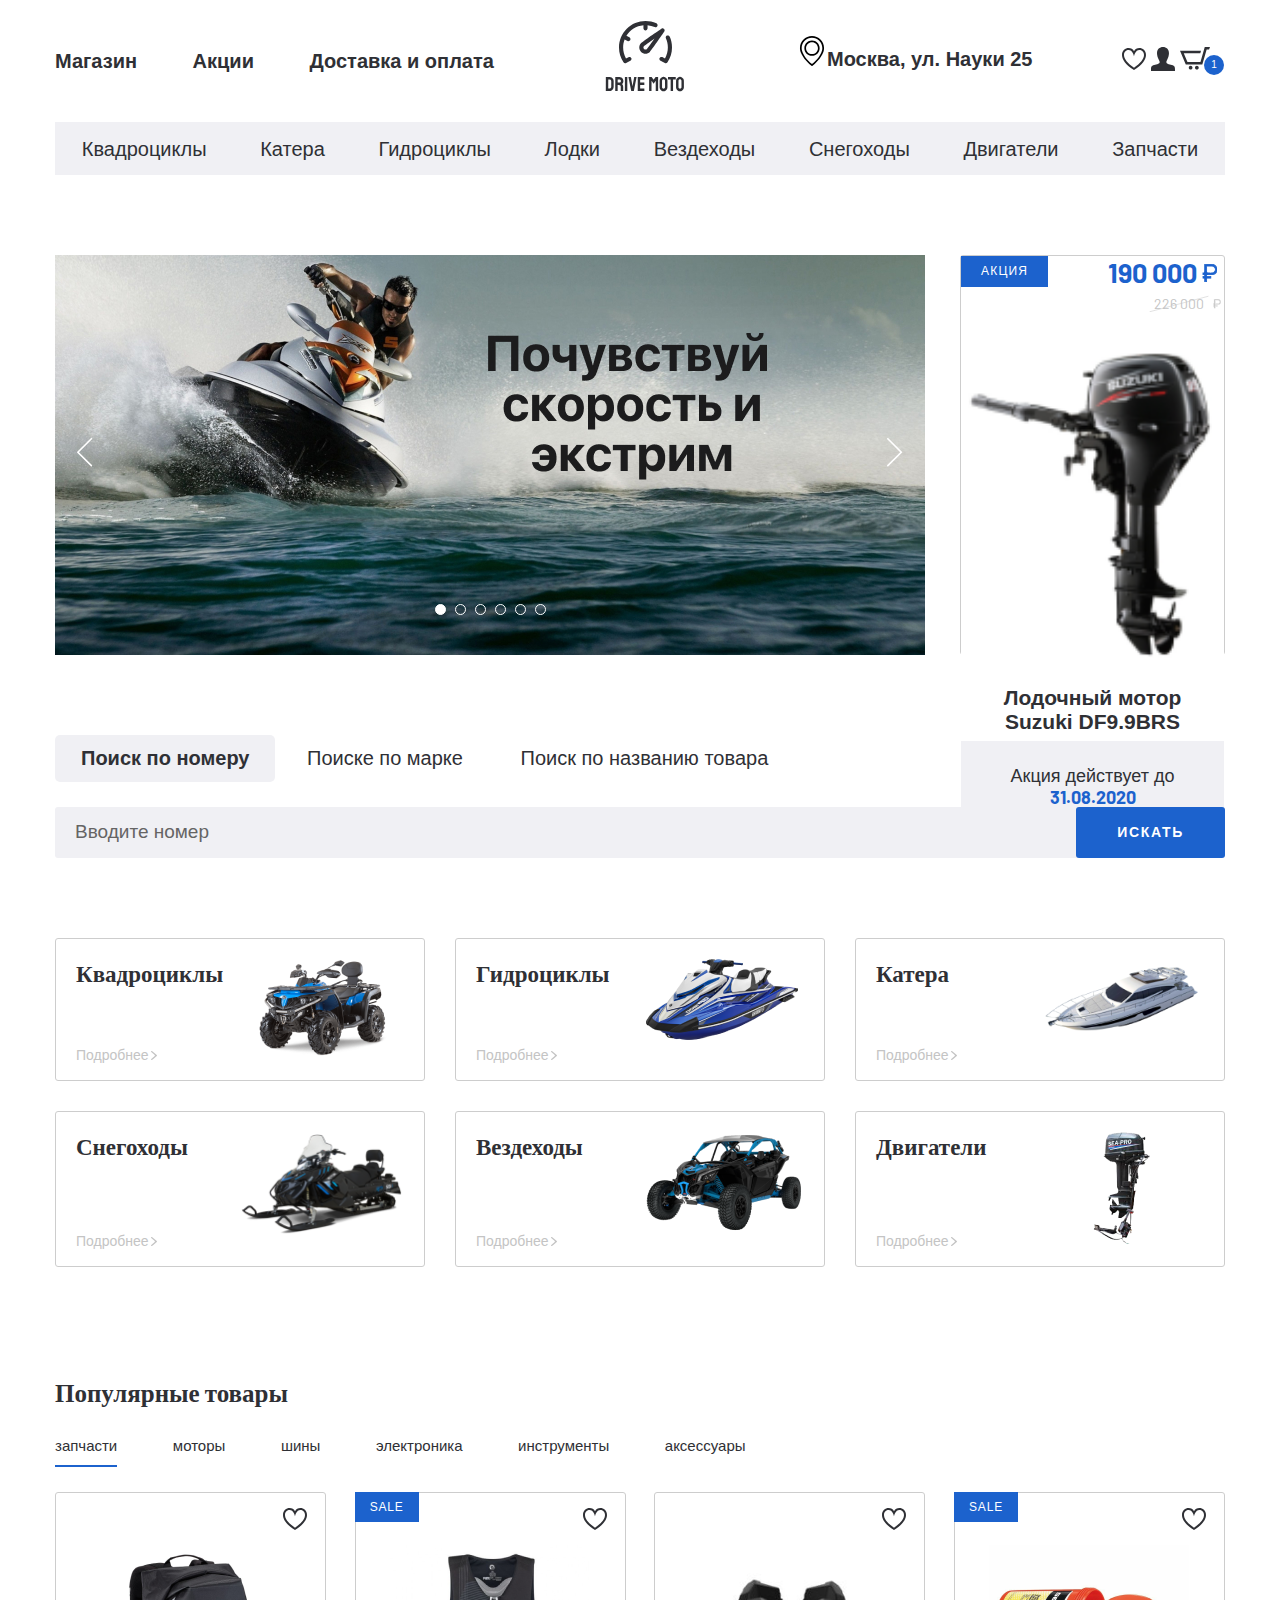
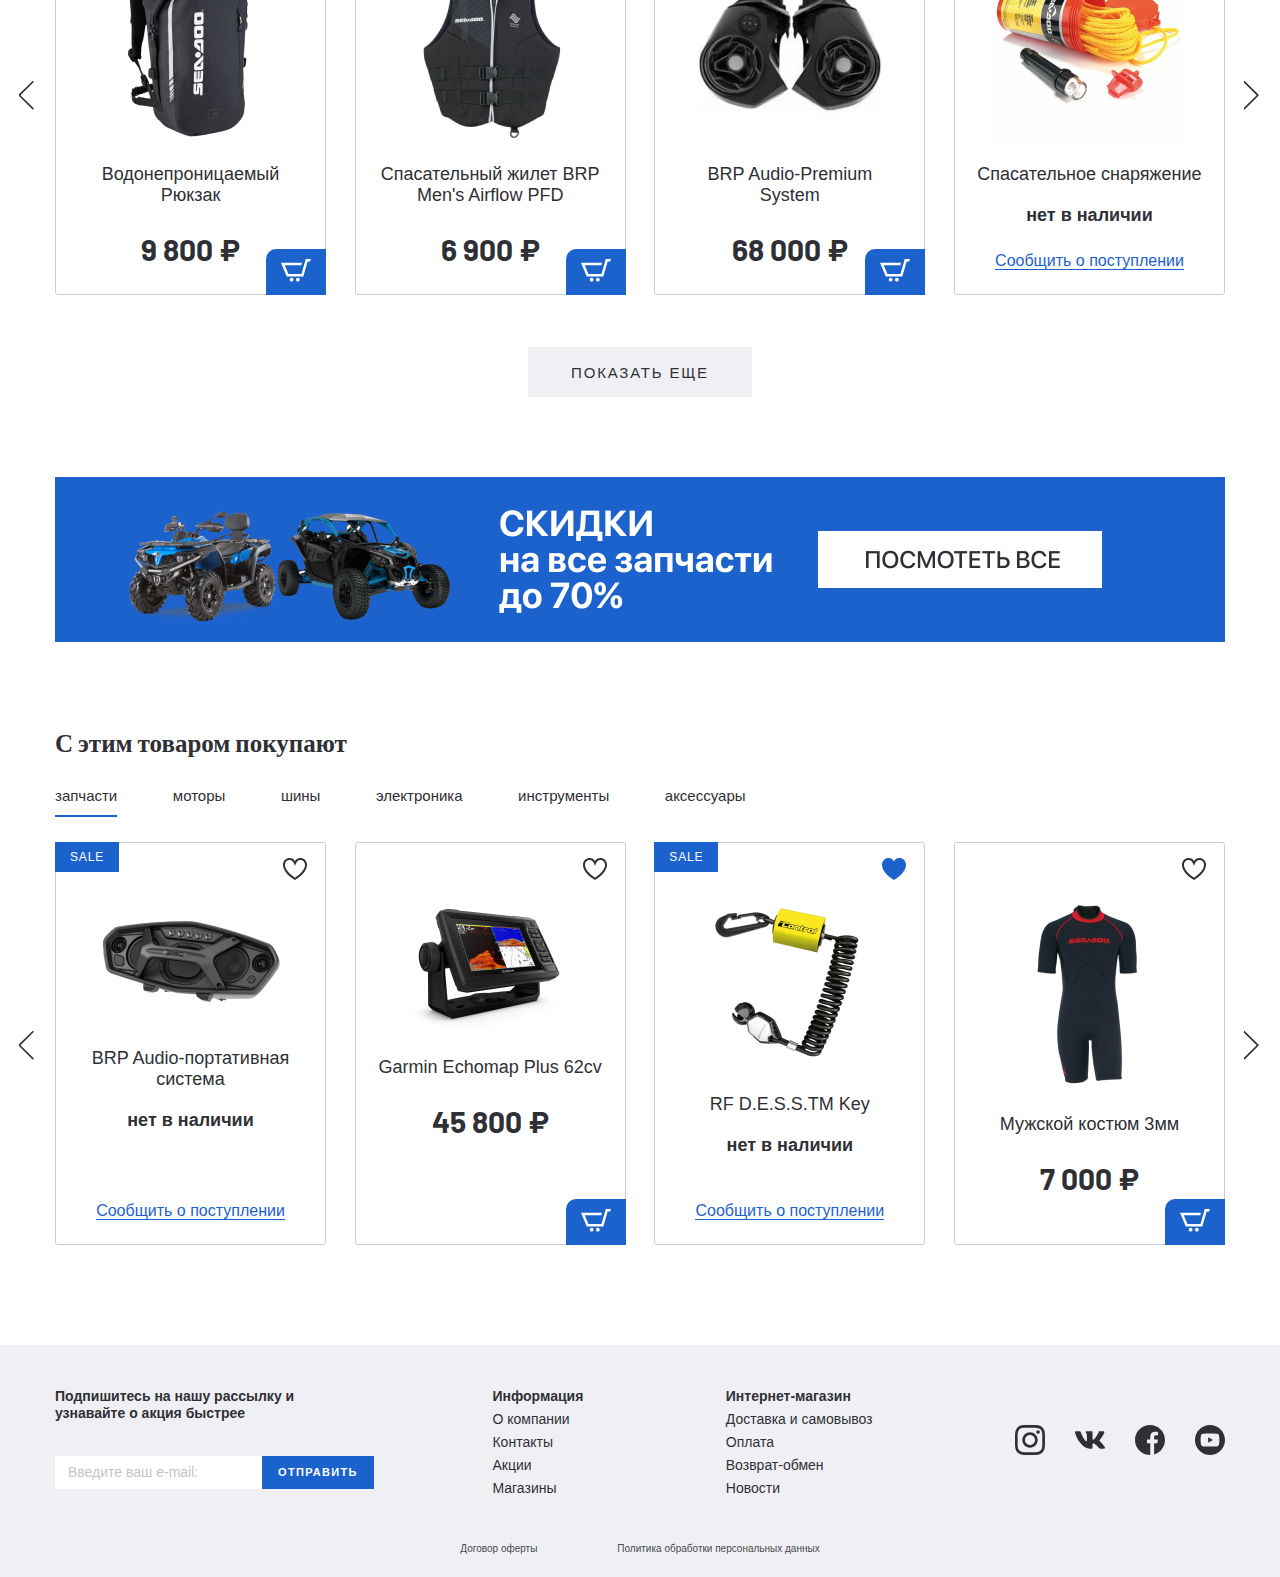
==== commit 7404da5a: "Main page. Footer" ====
--- a/index.html
+++ b/index.html
@@ -448,6 +448,291 @@
 			</div>
 		</section>
 
+		<div class="banner page-section">
+			<div class="container">
+				<a href="#" class="banner-link">
+					<img src="./images/banner.jpg" alt="">
+				</a>
+			</div>
+		</div>
+
+		<section class="products-populate page-section">
+			<div class="container">
+				<div class="products__inner">
+					<h3 class="products__title">
+						С этим товаром покупают
+					</h3>
+					<div class="tabs-wrapper">
+						<div class="tabs products__tabs">
+							<a class="tab products__tab tab--active"
+								href="#">запчасти</a>
+							<a class="tab products__tab" href="#">моторы</a>
+							<a class="tab products__tab" href="#">шины</a>
+							<a class="tab products__tab"
+								href="#">электроника</a>
+							<a class="tab products__tab"
+								href="#">инструменты</a>
+							<a class="tab products__tab" href="#">аксессуары</a>
+						</div>
+						<div class="tabs-container products__container">
+							<div class="product-slider">
+								<button
+									class="product-slider__arrow product-slider__arrow-left">
+									<img src="/images//product__arrow-left.svg"
+										alt="">
+								</button>
+								<button
+									class="product-slider__arrow product-slider__arrow-right">
+									<img src="/images//product__arrow-right.svg"
+										alt="">
+								</button>
+								<div class="product-slider__item">
+									<div
+										class="product-item__wrapper product-item__not-available ">
+										<button
+											class="product-item__favorite product-item___favorite--active">
+										</button>
+										<button class="product-item__basket">
+											<img src="./images/basket-white.svg"
+												alt="">
+										</button>
+										<a href="#"
+											class="product-item__notify-link">
+											<span>
+												Сообщить о поступлении
+											</span>
+										</a>
+										<a href="#"
+											class="product-item product-item--sale ">
+											<p class="product-item__hover-text">
+												посмотреть товар
+											</p>
+											<img src="images/product__main-page--populate-1.png"
+												alt=""
+												class="product-item__img">
+											<h4 class="product-item__title">
+												BRP Audio-портативная система
+											</h4>
+											<p class="product-item__price">
+												...
+											</p>
+											<p
+												class="product-item__notify-text">
+												нет в наличии
+											</p>
+										</a>
+									</div>
+									<div class="product-item__wrapper">
+										<button
+											class="product-item__favorite product-item___favorite--active">
+										</button>
+										<button class="product-item__basket">
+											<img src="./images/basket-white.svg"
+												alt="">
+										</button>
+										<a href="#"
+											class="product-item__notify-link">
+											<span class="text">
+												Сообщить о поступлении
+											</span>
+										</a>
+										<a href="#" class="product-item  ">
+											<p class="product-item__hover-text">
+												посмотреть товар
+											</p>
+											<img src="images/product__main-page--populate-2.png"
+												alt=""
+												class="product-item__img">
+											<h4 class="product-item__title">
+												Garmin Echomap Plus 62cv
+											</h4>
+											<p class="product-item__price">
+												45 800 ₽
+											</p>
+											<p
+												class="product-item__notify-text">
+												нет в наличии
+											</p>
+										</a>
+									</div>
+									<div
+										class="product-item__wrapper product-item__not-available ">
+										<button
+											class="product-item__favorite product-item__favorite--active">
+										</button>
+										<button class="product-item__basket">
+											<img src="./images/basket-white.svg"
+												alt="">
+										</button>
+										<a href="#"
+											class="product-item__notify-link">
+											<span class="text">
+												Сообщить о поступлении
+											</span>
+										</a>
+										<a href="#"
+											class="product-item product-item--sale ">
+											<p class="product-item__hover-text">
+												посмотреть товар
+											</p>
+											<img src="images/product__main-page--populate-3.png"
+												alt=""
+												class="product-item__img">
+											<h4 class="product-item__title">
+												RF D.E.S.S.TM Key
+											</h4>
+											<p class="product-item__price">
+												68 000 ₽
+											</p>
+											<p
+												class="product-item__notify-text">
+												нет в наличии
+											</p>
+										</a>
+									</div>
+									<div class="product-item__wrapper">
+										<button
+											class="product-item__favorite product-item___favorite--active">
+										</button>
+										<button class="product-item__basket">
+											<img src="./images/basket-white.svg"
+												alt="">
+										</button>
+										<a href="#"
+											class="product-item__notify-link">
+											<span class="text">
+												Сообщить о поступлении
+											</span>
+										</a>
+										<a href="#"
+											class="product-item">
+											<p class="product-item__hover-text">
+												посмотреть товар
+											</p>
+											<img src="images/product__main-page--populate-4.png"
+												alt=""
+												class="product-item__img">
+											<h4 class="product-item__title">
+												Мужской костюм
+												3мм
+											</h4>
+											<p class="product-item__price">
+												7 000 ₽
+											</p>
+											<p
+												class="product-item__notify-text">
+												нет в наличии
+											</p>
+										</a>
+									</div>
+								</div>
+							</div>
+						</div>
+					</div>
+				</div>
+			</div>
+			</div>
+			</div>
+		</section>
+
+		<footer class="footer">
+			<div class="container">		
+				<div class="footer__top">
+					<div class="footer__top-inner">
+						<div class="footer__top-item footer__top-newslatter">
+							<h6 class="footer__top-title">
+								Подпишитесь на нашу рассылку 
+								и узнавайте о акция быстрее
+							</h6>
+							<form action="" class="footer-form">
+								<input type="text" class="footer-form__input" placeholder="Введите ваш e-mail:">
+								<button type="submit" class="footer-form__button">Отправить</button>
+							</form>
+						</div>
+						<div class="footer__top-item">
+							<h6 class="footer__top-title">
+								Информация
+							</h6>
+							<ul class="footer-list">
+								<li class="footer-list__item">
+									<a href="#">
+										О компании
+									</a>
+								</li>
+								<li class="footer-list__item">
+									<a href="#">
+										Контакты
+									</a>
+								</li>
+								<li class="footer-list__item">
+									<a href="#">
+										Акции
+									</a>
+								</li>
+								<li class="footer-list__item">
+									<a href="#">
+										Магазины
+									</a>
+								</li>
+							</ul>
+
+						</div>
+						<div class="footer__top-item">
+							<h6 class="footer__top-title">
+								Интернет-магазин
+							</h6>
+							<ul class="footer-list">
+								<li class="footer-list__item">
+									<a href="#">
+										Доставка и самовывоз
+									</a>
+								</li>
+								<li class="footer-list__item">
+									<a href="#">
+										Оплата
+									</a>
+								</li>
+								<li class="footer-list__item">
+									<a href="#">
+										Возврат-обмен
+									</a>
+								</li>
+								<li class="footer-list__item">
+									<a href="#">
+										Новости
+									</a>
+								</li>
+							</ul>
+						</div>
+						<div class="footer__top-item">
+							<ul class="social-list">
+								<li class="social-list__item"><a href="#">
+									<img alt="" src="./images/social-img--1.svg">
+								</a></li>
+								<li class="social-list__item"><a href="#">
+									<img alt="" src="./images/social-img--2.svg">
+								</a></li>
+								<li class="social-list__item"><a href="#">
+									<img alt="" src="./images/social-img--3.svg">
+								</a></li>
+								<li class="social-list__item"><a href="#">
+									<img alt="" src="./images/social-img--4.svg">
+								</a></li>
+							</ul>
+						</div>
+					</div>
+				</div>
+				<div class="footer__bottom">	
+					<a href="#" class="footer__bottom-link">
+						Договор оферты
+					</a>
+					<a href="#" class="footer__bottom-link">
+						Политика обработки персональных данных
+					</a>
+				</div>
+			</div>
+		</footer>
+
 		<script
 			src="https://ajax.googleapis.com/ajax/libs/jquery/3.4.1/jquery.min.js">
 		</script>
--- a/css/style.css
+++ b/css/style.css
@@ -615,7 +615,7 @@
 }
 
 .product-slider__arrow-right {
-  right: -18px;
+  right: -20px;
   -webkit-transform: translate(50%, -50%);
           transform: translate(50%, -50%);
 }
@@ -651,6 +651,7 @@
 
 .product-item {
   height: 403px;
+  width: 271px;
   padding: 52px 20px 31px;
   border: 1px solid #CDCDCD;
   -webkit-box-sizing: border-box;
@@ -786,4 +787,128 @@
 }
 
 /* --- product end --- */
+.products-populate.page-section {
+  margin-bottom: 100px;
+}
+
+/* --- footer --- */
+.footer {
+  background: #F0F0F4;
+}
+
+.footer__top {
+  padding-top: 43px;
+}
+
+.footer__top-inner {
+  display: -webkit-box;
+  display: -ms-flexbox;
+  display: flex;
+  -webkit-box-pack: justify;
+      -ms-flex-pack: justify;
+          justify-content: space-between;
+}
+
+.footer__top-item:last-of-type {
+  -ms-flex-item-align: center;
+      -ms-grid-row-align: center;
+      align-self: center;
+}
+
+.footer__top-newslatter {
+  width: 295px;
+}
+
+.footer__top-title {
+  font-family: 'SFProDisplay-Bold',+ sans-serif;
+  font-weight: 700;
+  font-size: 14px;
+  line-height: 17px;
+}
+
+.footer-list {
+  font-size: 14px;
+  line-height: 17px;
+}
+
+.footer-list__item {
+  margin-top: 6px;
+}
+
+.footer-form {
+  margin-top: 34px;
+  display: -webkit-box;
+  display: -ms-flexbox;
+  display: flex;
+  -webkit-box-pack: justify;
+      -ms-flex-pack: justify;
+          justify-content: space-between;
+}
+
+.footer-form__input {
+  background-color: white;
+  border: none;
+  font-size: 14px;
+  line-height: 17px;
+  padding: 0 13px;
+}
+
+.footer-form__input::-webkit-input-placeholder {
+  color: #C4C4C4;
+}
+
+.footer-form__input:-ms-input-placeholder {
+  color: #C4C4C4;
+}
+
+.footer-form__input::-ms-input-placeholder {
+  color: #C4C4C4;
+}
+
+.footer-form__input::placeholder {
+  color: #C4C4C4;
+}
+
+.footer-form__button {
+  font-family: 'SFProDisplay-Semibold',+ sans-serif;
+  text-transform: uppercase;
+  padding: 10px 16px;
+  border: none;
+  background-color: #1C62CD;
+  color: white;
+  font-weight: 600;
+  font-size: 11px;
+  line-height: 13px;
+  letter-spacing: 0.12em;
+  cursor: pointer;
+}
+
+.social-list {
+  display: -webkit-box;
+  display: -ms-flexbox;
+  display: flex;
+}
+
+.social-list__item + .social-list__item {
+  margin-left: 30px;
+}
+
+.footer__bottom {
+  padding: 46px 0 22px;
+  display: -webkit-box;
+  display: -ms-flexbox;
+  display: flex;
+  -webkit-box-pack: center;
+      -ms-flex-pack: center;
+          justify-content: center;
+}
+
+.footer__bottom-link {
+  line-height: 12px;
+  color: #48494D;
+  font-size: 10px;
+  margin: 0 40px;
+}
 /*# sourceMappingURL=style.css.map */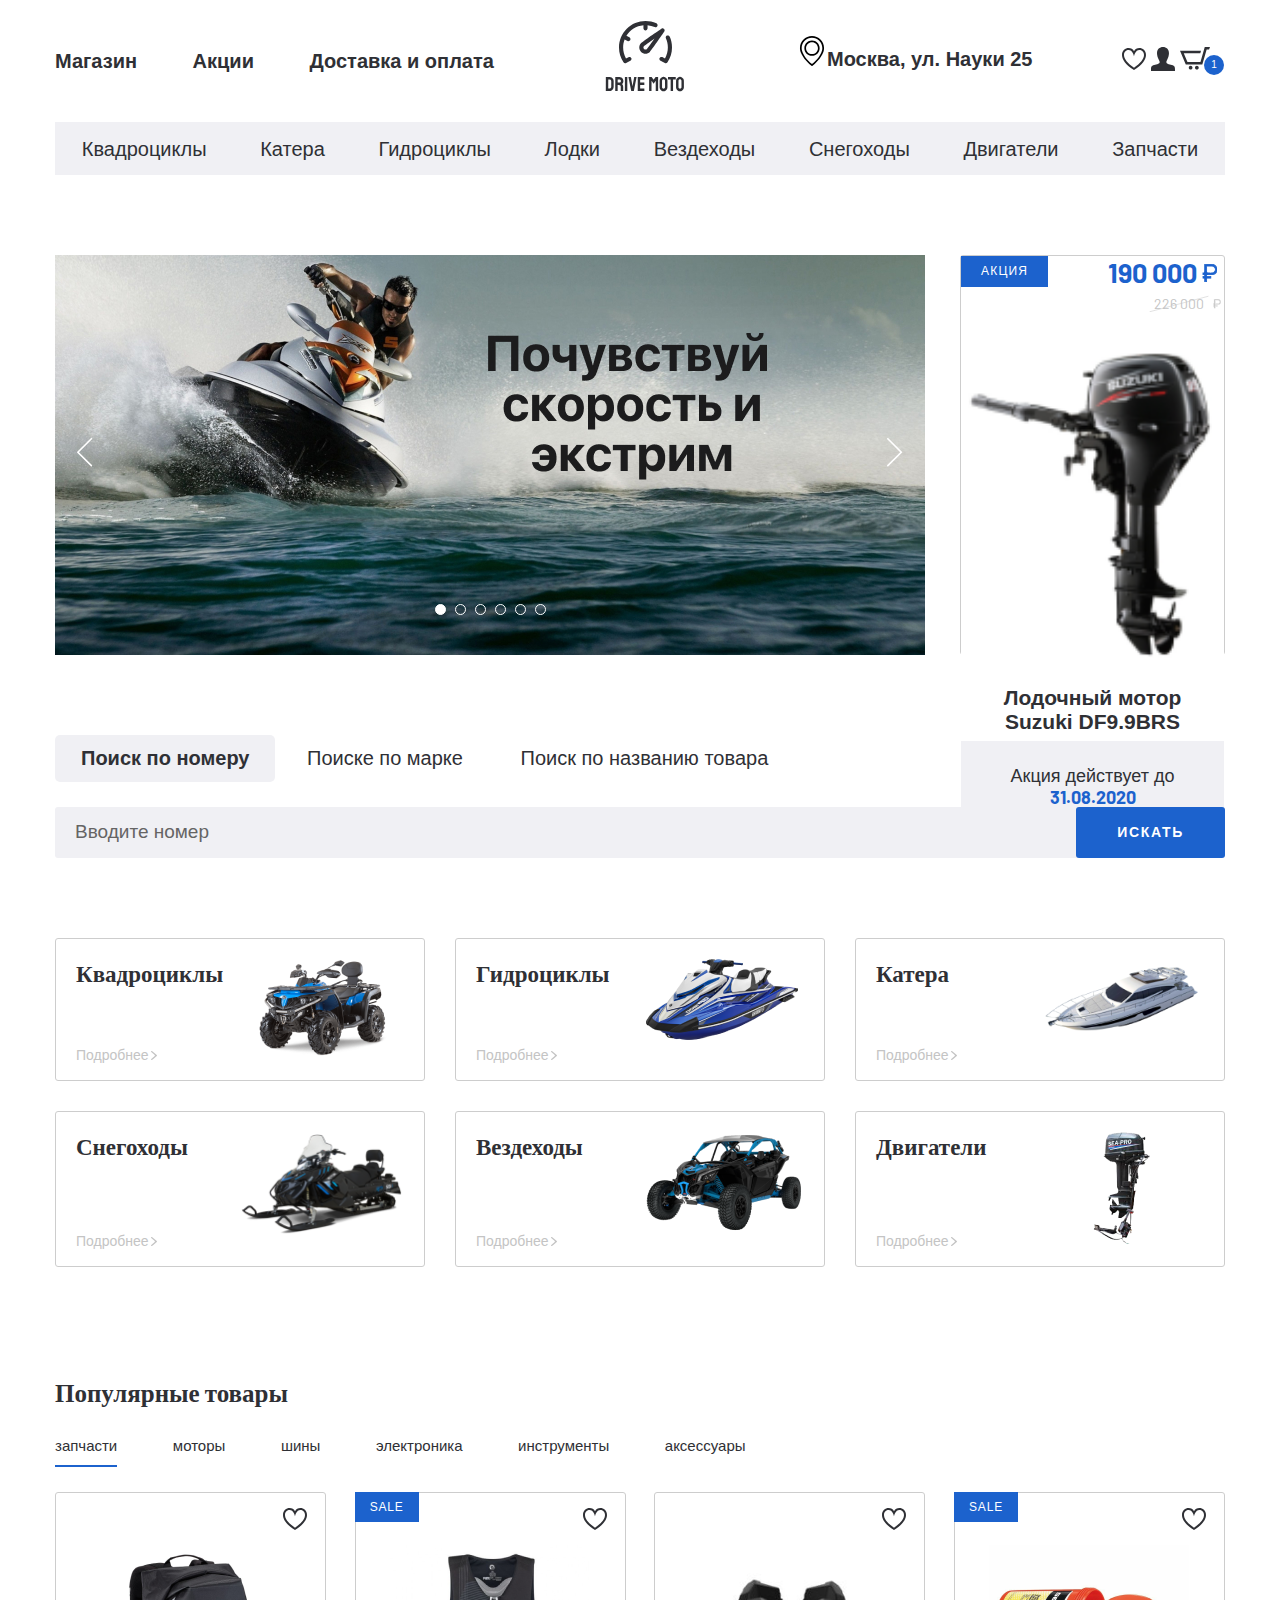
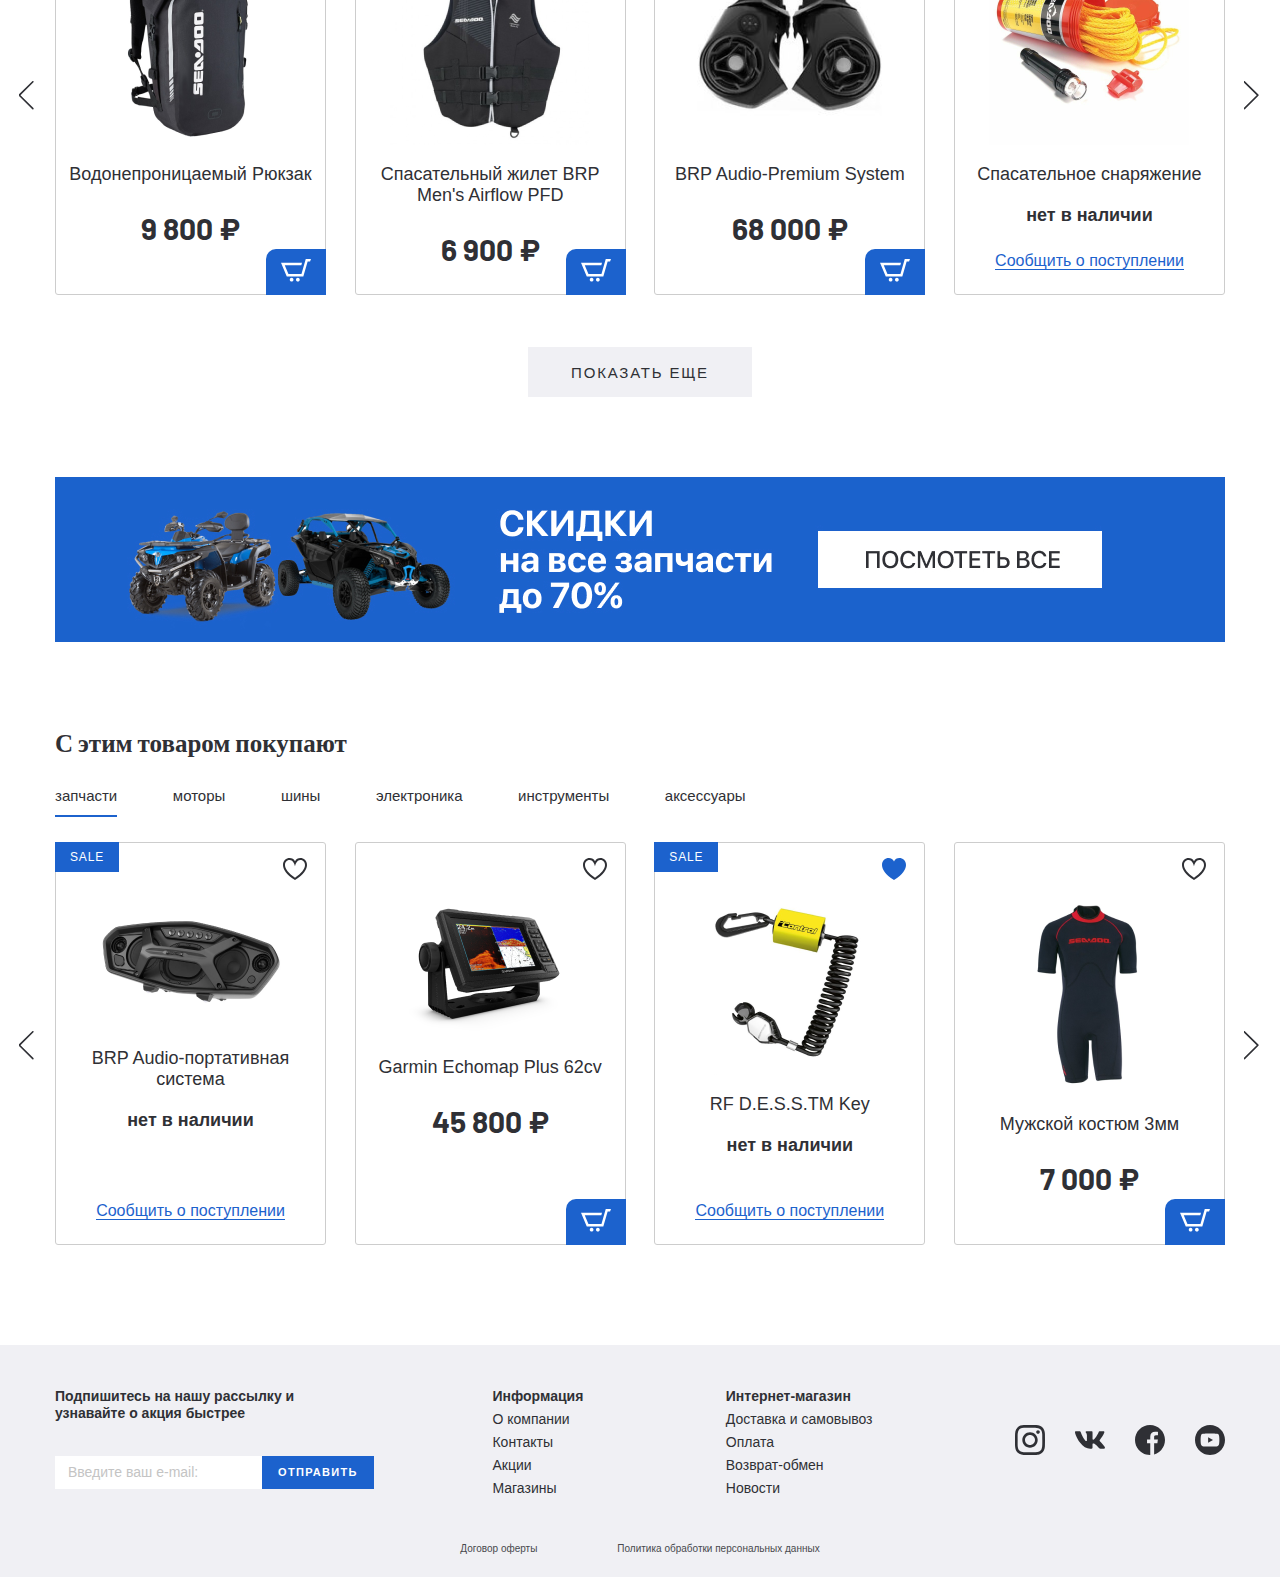
==== commit 73b80b51: "Catalog page. Pagination + catalogs items" ====
--- a/index.html
+++ b/index.html
@@ -315,7 +315,7 @@
 											<p class="product-item__hover-text">
 												посмотреть товар
 											</p>
-											<img src="images/product__main-page--1.png"
+											<img src="images/content/product__main-page--1.png"
 												alt=""
 												class="product-item__img">
 											<h4 class="product-item__title">
@@ -349,7 +349,7 @@
 											<p class="product-item__hover-text">
 												посмотреть товар
 											</p>
-											<img src="images/product__main-page--2.png"
+											<img src="images/content/product__main-page--2.png"
 												alt=""
 												class="product-item__img">
 											<h4 class="product-item__title">
@@ -383,7 +383,7 @@
 											<p class="product-item__hover-text">
 												посмотреть товар
 											</p>
-											<img src="images/product__main-page--3.png"
+											<img src="images/content/product__main-page--3.png"
 												alt=""
 												class="product-item__img">
 											<h4 class="product-item__title">
@@ -418,7 +418,7 @@
 											<p class="product-item__hover-text">
 												посмотреть товар
 											</p>
-											<img src="images/product__main-page--4.png"
+											<img src="images/content/product__main-page--4.png"
 												alt=""
 												class="product-item__img">
 											<h4 class="product-item__title">
@@ -507,7 +507,7 @@
 											<p class="product-item__hover-text">
 												посмотреть товар
 											</p>
-											<img src="images/product__main-page--populate-1.png"
+											<img src="images/content/product__main-page--populate-1.png"
 												alt=""
 												class="product-item__img">
 											<h4 class="product-item__title">
@@ -540,7 +540,7 @@
 											<p class="product-item__hover-text">
 												посмотреть товар
 											</p>
-											<img src="images/product__main-page--populate-2.png"
+											<img src="images/content/product__main-page--populate-2.png"
 												alt=""
 												class="product-item__img">
 											<h4 class="product-item__title">
@@ -575,7 +575,7 @@
 											<p class="product-item__hover-text">
 												посмотреть товар
 											</p>
-											<img src="images/product__main-page--populate-3.png"
+											<img src="images/content/product__main-page--populate-3.png"
 												alt=""
 												class="product-item__img">
 											<h4 class="product-item__title">
@@ -609,7 +609,7 @@
 											<p class="product-item__hover-text">
 												посмотреть товар
 											</p>
-											<img src="images/product__main-page--populate-4.png"
+											<img src="images/content/product__main-page--populate-4.png"
 												alt=""
 												class="product-item__img">
 											<h4 class="product-item__title">
--- a/css/style.css
+++ b/css/style.css
@@ -652,7 +652,7 @@
 .product-item {
   height: 403px;
   width: 271px;
-  padding: 52px 20px 31px;
+  padding: 52px 10px 31px;
   border: 1px solid #CDCDCD;
   -webkit-box-sizing: border-box;
           box-sizing: border-box;
@@ -911,4 +911,191 @@
   font-size: 10px;
   margin: 0 40px;
 }
+
+.breadcrumbs {
+  margin: 40px 0;
+}
+
+.breadcrumbs__list-item {
+  display: inline-block;
+  font-size: 15px;
+  line-height: 18px;
+  /* identical to box height */
+  color: #C4C4C4;
+  padding: 0;
+  margin: 0;
+}
+
+.breadcrumbs__list-item + .breadcrumbs__list-item {
+  position: relative;
+  margin-left: 20px;
+}
+
+.breadcrumbs__list-item + .breadcrumbs__list-item::before {
+  content: '';
+  background-image: url("../images/grey_arrow.svg");
+  width: 6px;
+  height: 10px;
+  position: absolute;
+  top: 50%;
+  left: -10px;
+  -webkit-transform: translate(-75%, -50%);
+          transform: translate(-75%, -50%);
+}
+
+.breadcrumbs__list-item:last-of-type {
+  color: #8a8989;
+  font-weight: 600;
+}
+
+.catalog {
+  margin-bottom: 100px;
+}
+
+.catalog__title {
+  line-height: 36px;
+  font-weight: bold;
+  font-size: 30px;
+  margin-bottom: 26px;
+}
+
+.catalog__filter {
+  padding: 0;
+  display: -webkit-box;
+  display: -ms-flexbox;
+  display: flex;
+  -webkit-box-pack: justify;
+      -ms-flex-pack: justify;
+          justify-content: space-between;
+  -webkit-box-align: center;
+      -ms-flex-align: center;
+          align-items: center;
+  margin-bottom: 50px;
+}
+
+.catalog__filter-items button {
+  background: #F0F0F4;
+  border-radius: 3px;
+  font-size: 14px;
+  line-height: 17px;
+  padding: 5px 22px;
+  opacity: 0.7;
+  text-align: center;
+  border: none;
+  cursor: pointer;
+}
+
+.catalog__filter-items button + button {
+  margin-left: 8px;
+}
+
+.catalog__filter-select {
+  padding: 6.5px 20px;
+  margin-right: 34px;
+  height: 33px;
+  font-size: 14px;
+  line-height: 17px;
+  border: 1.5px solid #D7D9DF;
+  outline: none;
+}
+
+.catalog__filter .catalog__filter-btn--active {
+  opacity: 1;
+}
+
+.catalog__filter-btn button {
+  background-color: transparent;
+  padding: 0;
+  width: auto;
+  border: none;
+  opacity: 0.3;
+  outline: none;
+  cursor: pointer;
+}
+
+.catalog__filter-btn {
+  display: -webkit-box;
+  display: -ms-flexbox;
+  display: flex;
+  -webkit-box-align: center;
+      -ms-flex-align: center;
+          align-items: center;
+}
+
+.catalog__filter-btn button + button {
+  margin-left: 10px;
+}
+
+.catalog__filter-btngrid {
+  width: 23px;
+  height: 21px;
+}
+
+.catalog__filter-btnline {
+  width: 25px;
+  height: 19px;
+}
+
+.catalog__inner {
+  display: -webkit-box;
+  display: -ms-flexbox;
+  display: flex;
+}
+
+.catalog__inner-aside {
+  background-color: rgba(252, 249, 249, 0.363);
+  min-width: 290px;
+  margin-right: 10px;
+  margin-bottom: 30px;
+}
+
+.catalog__inner-list {
+  display: -webkit-box;
+  display: -ms-flexbox;
+  display: flex;
+  -webkit-box-pack: justify;
+      -ms-flex-pack: justify;
+          justify-content: space-between;
+  -ms-flex-wrap: wrap;
+      flex-wrap: wrap;
+}
+
+.catalog__inner-list .product-item__wrapper {
+  margin-right: 0;
+  margin-bottom: 30px;
+}
+
+.pagination {
+  margin-top: 40px;
+  margin-bottom: 100px;
+  width: 100%;
+  padding-left: 300px;
+  text-align: center;
+}
+
+.pagination-list {
+  display: -webkit-inline-box;
+  display: -ms-inline-flexbox;
+  display: inline-flex;
+}
+
+.pagination-list__item {
+  padding: 6px 12px;
+  font-family: Barlow;
+  font-weight: normal;
+  font-size: 18px;
+  line-height: 22px;
+  color: #C4C4C4;
+  margin: 0 4px;
+}
+
+.pagination-list__item.pagination-list__item--active {
+  color: #1C62CD;
+  font-weight: 600;
+  border: 2px solid #1C62CD;
+}
+
+.pagination-list__item a {
+  display: block;
+}
 /*# sourceMappingURL=style.css.map */